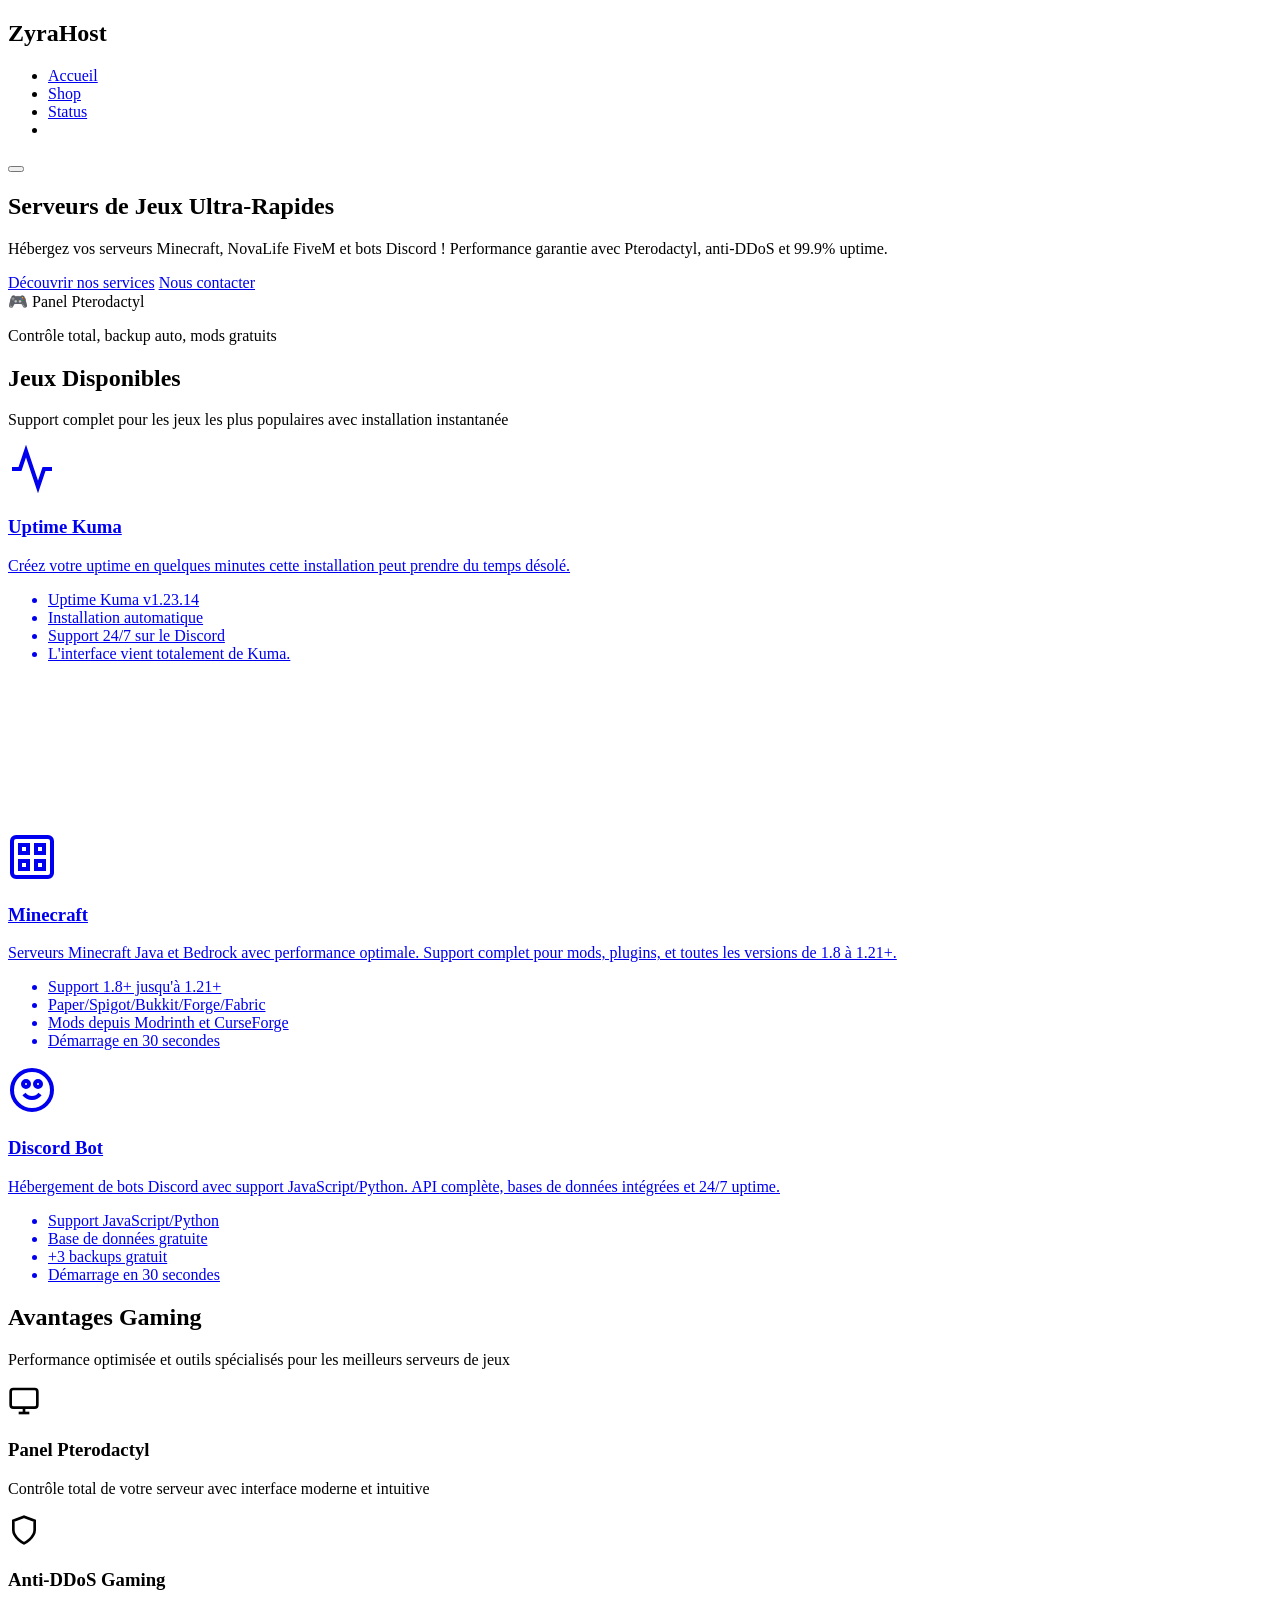
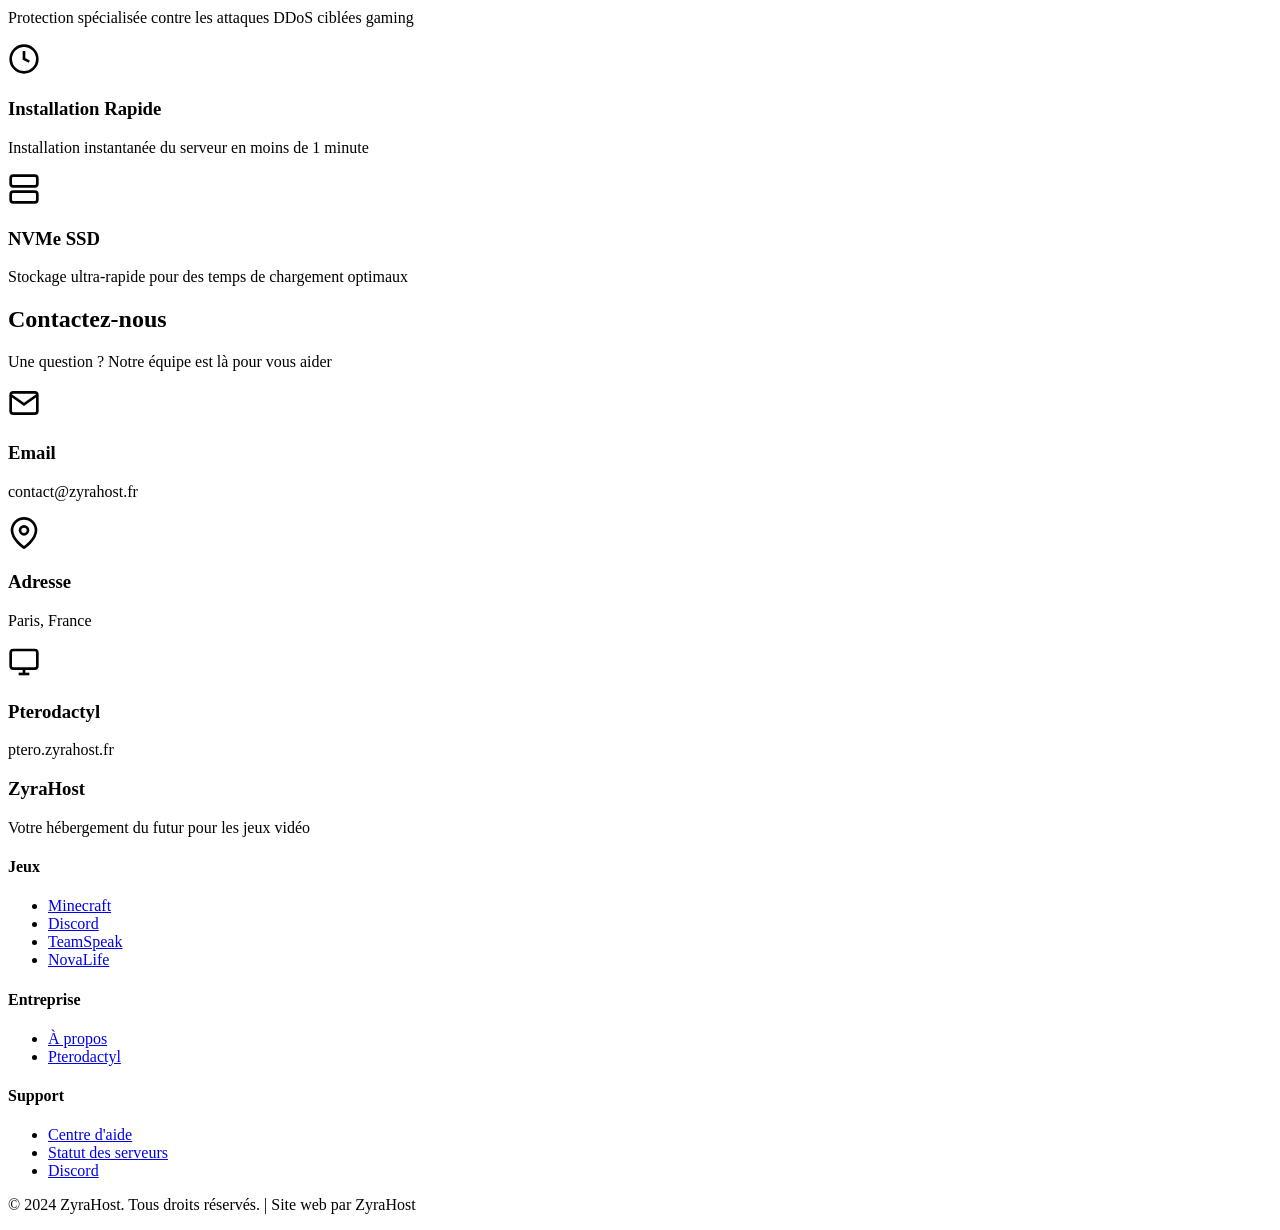
==== index.html @ b94f9afc "Create index.html" ====
<!DOCTYPE html>
<html lang="fr">
<head>
    <meta charset="UTF-8">
    <meta name="viewport" content="width=device-width, initial-scale=1.0">
    <title>ZyraHost - Hébergement de Serveurs de Jeux</title>
    <link rel="stylesheet" href="style.css">
    <link rel="preconnect" href="https://fonts.googleapis.com">
    <link rel="preconnect" href="https://fonts.gstatic.com" crossorigin>
    <link href="https://fonts.googleapis.com/css2?family=Inter:wght@300;400;500;600;700;800&display=swap" rel="stylesheet">
</head>
<body>
    <!-- Navigation -->
    <nav class="navbar">
        <div class="container">
            <div class="nav-content">
                <div class="logo">
                    <h1>ZyraHost</h1>
                </div>
                <ul class="nav-links">
                    <li><a href="#accueil">Accueil</a></li>
                    <li><a href="shop.html">Shop</a></li>
                    <li><a href="https://uptime.zyrahost.fr" target="_blank">Status</a></li>
                    <li class="auth-links" id="authLinks">
                        <!-- Will be populated by JavaScript -->
                    </li>
                </ul>
                <button class="mobile-menu-btn" onclick="toggleMenu()">
                    <span></span>
                    <span></span>
                    <span></span>
                </button>
            </div>
        </div>
    </nav>

    <!-- Hero Section -->
    <section id="accueil" class="hero pattern-animated">
        <div class="particles" id="particles"></div>
        <div class="container">
            <div class="hero-content">
                <h1 class="hero-title text-gradient-animated">Serveurs de Jeux Ultra-Rapides</h1>
                <p class="hero-subtitle">Hébergez vos serveurs Minecraft, NovaLife FiveM et bots Discord ! Performance garantie avec Pterodactyl, anti-DDoS et 99.9% uptime.</p>
                <div class="hero-cta">
                    <a href="#services" class="btn btn-primary ripple glow">Découvrir nos services</a>
                    <a href="#contact" class="btn btn-secondary ripple">Nous contacter</a>
                </div>
                <div class="hero-feature">
                    <div class="feature-badge neon-border">
                        <span class="badge-icon floating">🎮</span>
                        <span class="badge-text">Panel Pterodactyl</span>
                    </div>
                    <p>Contrôle total, backup auto, mods gratuits</p>
                </div>
            </div>
        </div>
    </section>

    <!-- Services Section -->
    <section id="services" class="services scroll-animate">
        <div class="container">
            <div class="section-header">
                <h2 class="text-gradient-animated">Jeux Disponibles</h2>
                <p>Support complet pour les jeux les plus populaires avec installation instantanée</p>
            </div>
            <div class="services-grid">
                <!-- Uptime Kuma -->
                <a href="shop-uptime.html" class="service-card spotlight stagger-1">
                    <div class="service-icon icon-bounce">
                        <svg width="48" height="48" viewBox="0 0 24 24" fill="none" stroke="currentColor" stroke-width="2">
                            <path d="M22 12h-4l-3 9L9 3l-3 9H2"/>
                        </svg>
                    </div>
                    <h3>Uptime Kuma</h3>
                    <p>Créez votre uptime en quelques minutes cette installation peut prendre du temps désolé.</p>
                    <ul class="service-features">
                        <li>Uptime Kuma v1.23.14</li>
                        <li>Installation automatique</li>
                        <li>Support 24/7 sur le Discord</li>
                        <li>L'interface vient totalement de Kuma.</li>
                    </ul>
                </a>

                <!-- Minecraft -->
                <a href="shop-minecraft.html" class="service-card featured minecraft-card glow-purple stagger-2">
                    <video class="video-background" autoplay muted loop playsinline>
                        <source src="https://storage.craftpick.fr/zyra/0515.mp4" type="video/mp4">
                    </video>
                    <div class="service-content">
                        <div class="service-icon icon-bounce">
                            <svg width="48" height="48" viewBox="0 0 24 24" fill="none" stroke="currentColor" stroke-width="2">
                                <rect x="2" y="2" width="20" height="20" rx="2"/>
                                <path d="M6 6h4v4H6z"/>
                                <path d="M14 6h4v4h-4z"/>
                                <path d="M6 14h4v4H6z"/>
                                <path d="M14 14h4v4h-4z"/>
                            </svg>
                        </div>
                        <h3>Minecraft</h3>
                        <p>Serveurs Minecraft Java et Bedrock avec performance optimale. Support complet pour mods, plugins, et toutes les versions de 1.8 à 1.21+.</p>
                        <ul class="service-features">
                            <li>Support 1.8+ jusqu'à 1.21+</li>
                            <li>Paper/Spigot/Bukkit/Forge/Fabric</li>
                            <li>Mods depuis Modrinth et CurseForge</li>
                            <li>Démarrage en 30 secondes</li>
                        </ul>
                    </div>
                </a>

                <!-- Discord Bot -->
                <a href="shop-discord.html" class="service-card spotlight stagger-3">
                    <div class="service-icon icon-bounce">
                        <svg width="48" height="48" viewBox="0 0 24 24" fill="none" stroke="currentColor" stroke-width="2">
                            <circle cx="12" cy="12" r="10"/>
                            <circle cx="9" cy="9" r="1.5"/>
                            <circle cx="15" cy="9" r="1.5"/>
                            <path d="M8 14s1.5 2 4 2 4-2 4-2"/>
                        </svg>
                    </div>
                    <h3>Discord Bot</h3>
                    <p>Hébergement de bots Discord avec support JavaScript/Python. API complète, bases de données intégrées et 24/7 uptime.</p>
                    <ul class="service-features">
                        <li>Support JavaScript/Python</li>
                        <li>Base de données gratuite</li>
                        <li>+3 backups gratuit</li>
                        <li>Démarrage en 30 secondes</li>
                    </ul>
                </a>
            </div>
        </div>
    </section>

    <!-- Gaming Advantages Section -->
    <section class="advantages scroll-animate">
        <div class="container">
            <div class="section-header">
                <h2 class="text-gradient-animated">Avantages Gaming</h2>
                <p>Performance optimisée et outils spécialisés pour les meilleurs serveurs de jeux</p>
            </div>
            <div class="advantages-grid">
                <div class="advantage-item spotlight stagger-1">
                    <div class="advantage-icon icon-bounce">
                        <svg width="32" height="32" viewBox="0 0 24 24" fill="none" stroke="currentColor" stroke-width="2">
                            <rect x="2" y="3" width="20" height="14" rx="2"/>
                            <line x1="8" y1="21" x2="16" y2="21"/>
                            <line x1="12" y1="17" x2="12" y2="21"/>
                        </svg>
                    </div>
                    <h3>Panel Pterodactyl</h3>
                    <p>Contrôle total de votre serveur avec interface moderne et intuitive</p>
                </div>
                <div class="advantage-item spotlight stagger-2">
                    <div class="advantage-icon icon-bounce">
                        <svg width="32" height="32" viewBox="0 0 24 24" fill="none" stroke="currentColor" stroke-width="2">
                            <path d="M12 22s8-4 8-10V5l-8-3-8 3v7c0 6 8 10 8 10z"/>
                        </svg>
                    </div>
                    <h3>Anti-DDoS Gaming</h3>
                    <p>Protection spécialisée contre les attaques DDoS ciblées gaming</p>
                </div>
                <div class="advantage-item spotlight stagger-3">
                    <div class="advantage-icon icon-bounce">
                        <svg width="32" height="32" viewBox="0 0 24 24" fill="none" stroke="currentColor" stroke-width="2">
                            <circle cx="12" cy="12" r="10"/>
                            <polyline points="12 6 12 12 16 14"/>
                        </svg>
                    </div>
                    <h3>Installation Rapide</h3>
                    <p>Installation instantanée du serveur en moins de 1 minute</p>
                </div>
                <div class="advantage-item spotlight stagger-4">
                    <div class="advantage-icon icon-bounce">
                        <svg width="32" height="32" viewBox="0 0 24 24" fill="none" stroke="currentColor" stroke-width="2">
                            <rect x="2" y="2" width="20" height="8" rx="2"/>
                            <rect x="2" y="14" width="20" height="8" rx="2"/>
                            <line x1="6" y1="6" x2="6.01" y2="6"/>
                            <line x1="6" y1="18" x2="6.01" y2="18"/>
                        </svg>
                    </div>
                    <h3>NVMe SSD</h3>
                    <p>Stockage ultra-rapide pour des temps de chargement optimaux</p>
                </div>
            </div>
        </div>
    </section>

    <!-- Contact Section -->
    <section id="contact" class="contact scroll-animate">
        <div class="container">
            <div class="section-header">
                <h2 class="text-gradient-animated">Contactez-nous</h2>
                <p>Une question ? Notre équipe est là pour vous aider</p>
            </div>
            <div class="contact-grid">
                <div class="contact-item">
                    <div class="contact-icon icon-bounce">
                        <svg width="32" height="32" viewBox="0 0 24 24" fill="none" stroke="currentColor" stroke-width="2">
                            <path d="M4 4h16c1.1 0 2 .9 2 2v12c0 1.1-.9 2-2 2H4c-1.1 0-2-.9-2-2V6c0-1.1.9-2 2-2z"/>
                            <polyline points="22,6 12,13 2,6"/>
                        </svg>
                    </div>
                    <h3>Email</h3>
                    <p>contact@zyrahost.fr</p>
                </div>
                <div class="contact-item">
                    <div class="contact-icon icon-bounce">
                        <svg width="32" height="32" viewBox="0 0 24 24" fill="none" stroke="currentColor" stroke-width="2">
                            <path d="M21 10c0 7-9 13-9 13s-9-6-9-13a9 9 0 0 1 18 0z"/>
                            <circle cx="12" cy="10" r="3"/>
                        </svg>
                    </div>
                    <h3>Adresse</h3>
                    <p>Paris, France</p>
                </div>
                <div class="contact-item">
                    <div class="contact-icon icon-bounce">
                        <svg width="32" height="32" viewBox="0 0 24 24" fill="none" stroke="currentColor" stroke-width="2">
                            <rect x="2" y="3" width="20" height="14" rx="2"/>
                            <line x1="8" y1="21" x2="16" y2="21"/>
                            <line x1="12" y1="17" x2="12" y2="21"/>
                        </svg>
                    </div>
                    <h3>Pterodactyl</h3>
                    <p>ptero.zyrahost.fr</p>
                </div>
            </div>
        </div>
    </section>

    <!-- Footer -->
    <footer class="footer">
        <div class="container">
            <div class="footer-content">
                <div class="footer-brand">
                    <h3>ZyraHost</h3>
                    <p>Votre hébergement du futur pour les jeux vidéo</p>
                </div>
                <div class="footer-links">
                    <div class="footer-column">
                        <h4>Jeux</h4>
                        <ul>
                            <li><a href="#services">Minecraft</a></li>
                            <li><a href="#services">Discord</a></li>
                            <li><a href="#services">TeamSpeak</a></li>
                            <li><a href="#services">NovaLife</a></li>
                        </ul>
                    </div>
                    <div class="footer-column">
                        <h4>Entreprise</h4>
                        <ul>
                            <li><a href="#apropos">À propos</a></li>
                            <li><a href="https://ptero.zyrahost.fr" target="_blank">Pterodactyl</a></li>
                        </ul>
                    </div>
                    <div class="footer-column">
                        <h4>Support</h4>
                        <ul>
                            <li><a href="https://discord.zyrahost.fr" target="_blank">Centre d'aide</a></li>
                            <li><a href="https://uptime.zyrahost.fr" target="_blank">Statut des serveurs</a></li>
                            <li><a href="https://discord.zyrahost.fr" target="_blank">Discord</a></li>
                        </ul>
                    </div>
                </div>
            </div>
            <div class="footer-bottom">
                <p>&copy; 2024 ZyraHost. Tous droits réservés. | Site web par ZyraHost</p>
            </div>
        </div>
    </footer>

    <script src="script.js"></script>
    <script src="auth.js"></script>
</body>
</html>
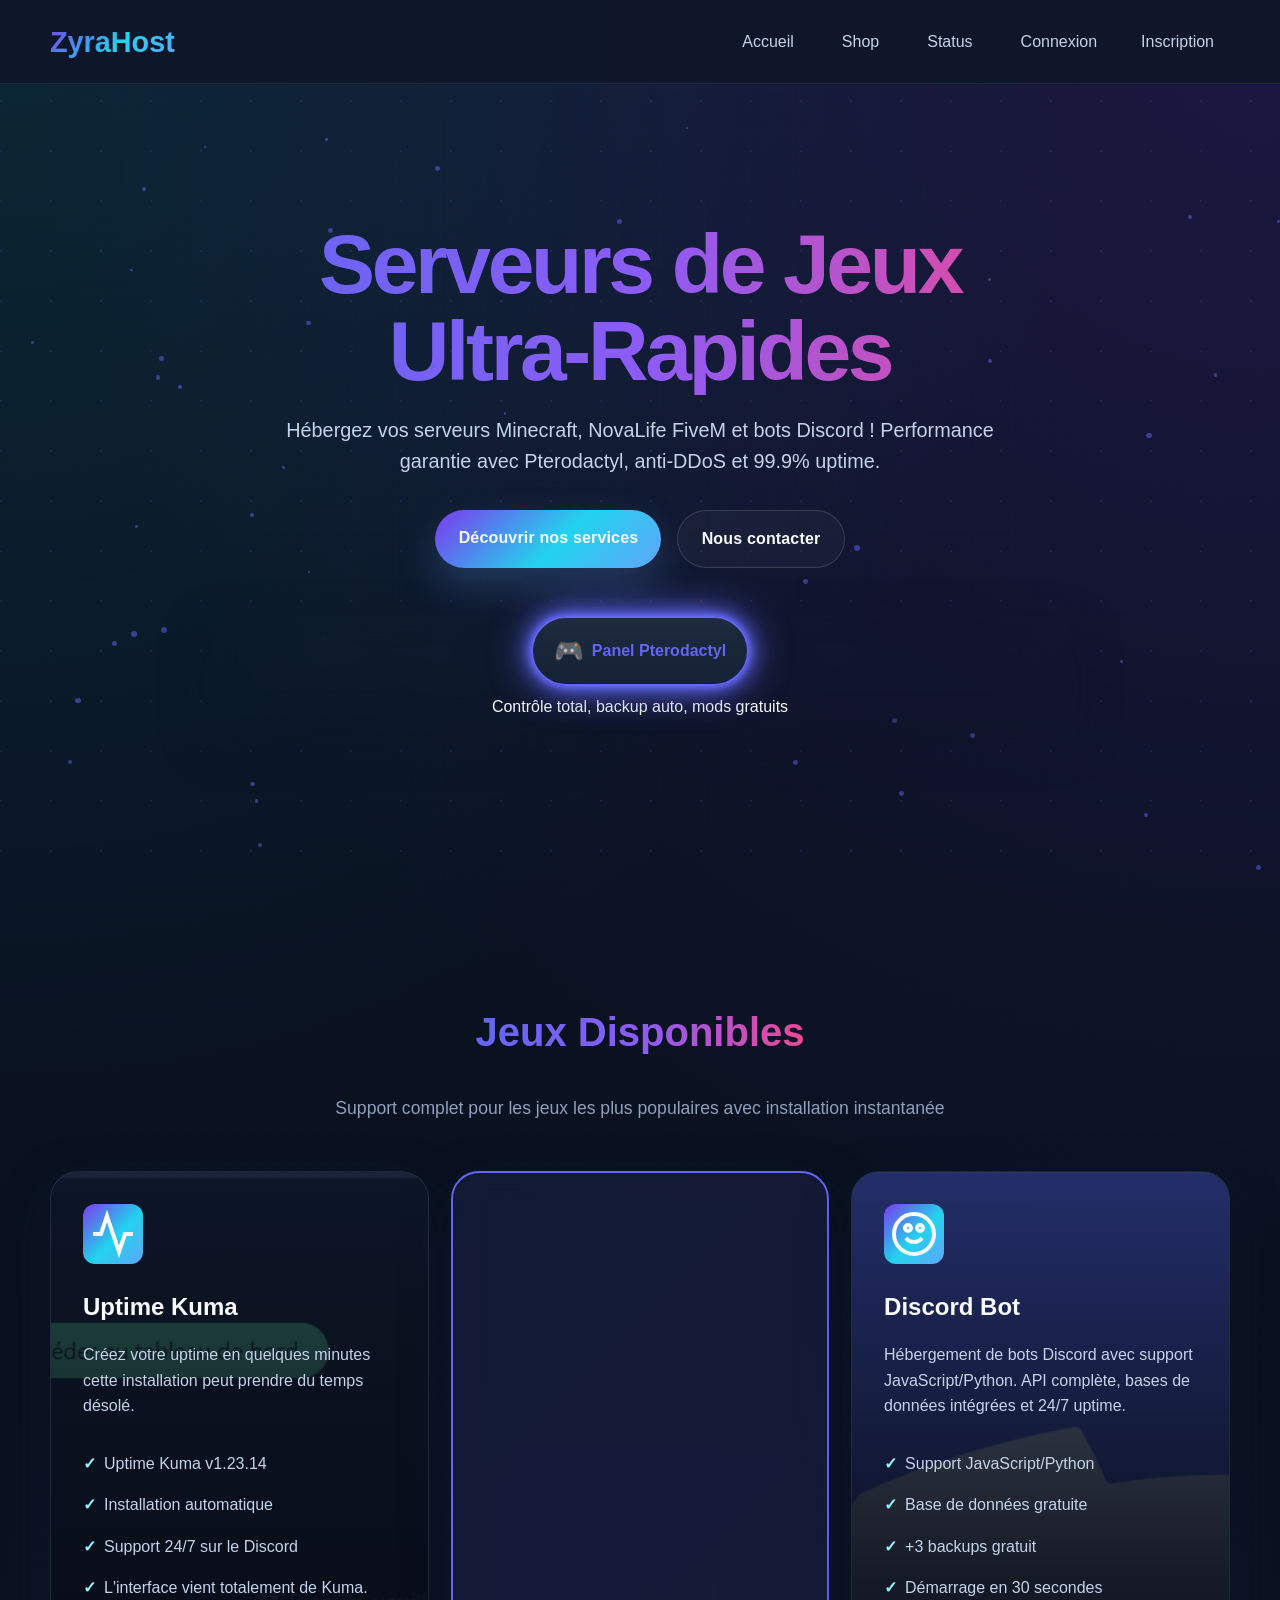
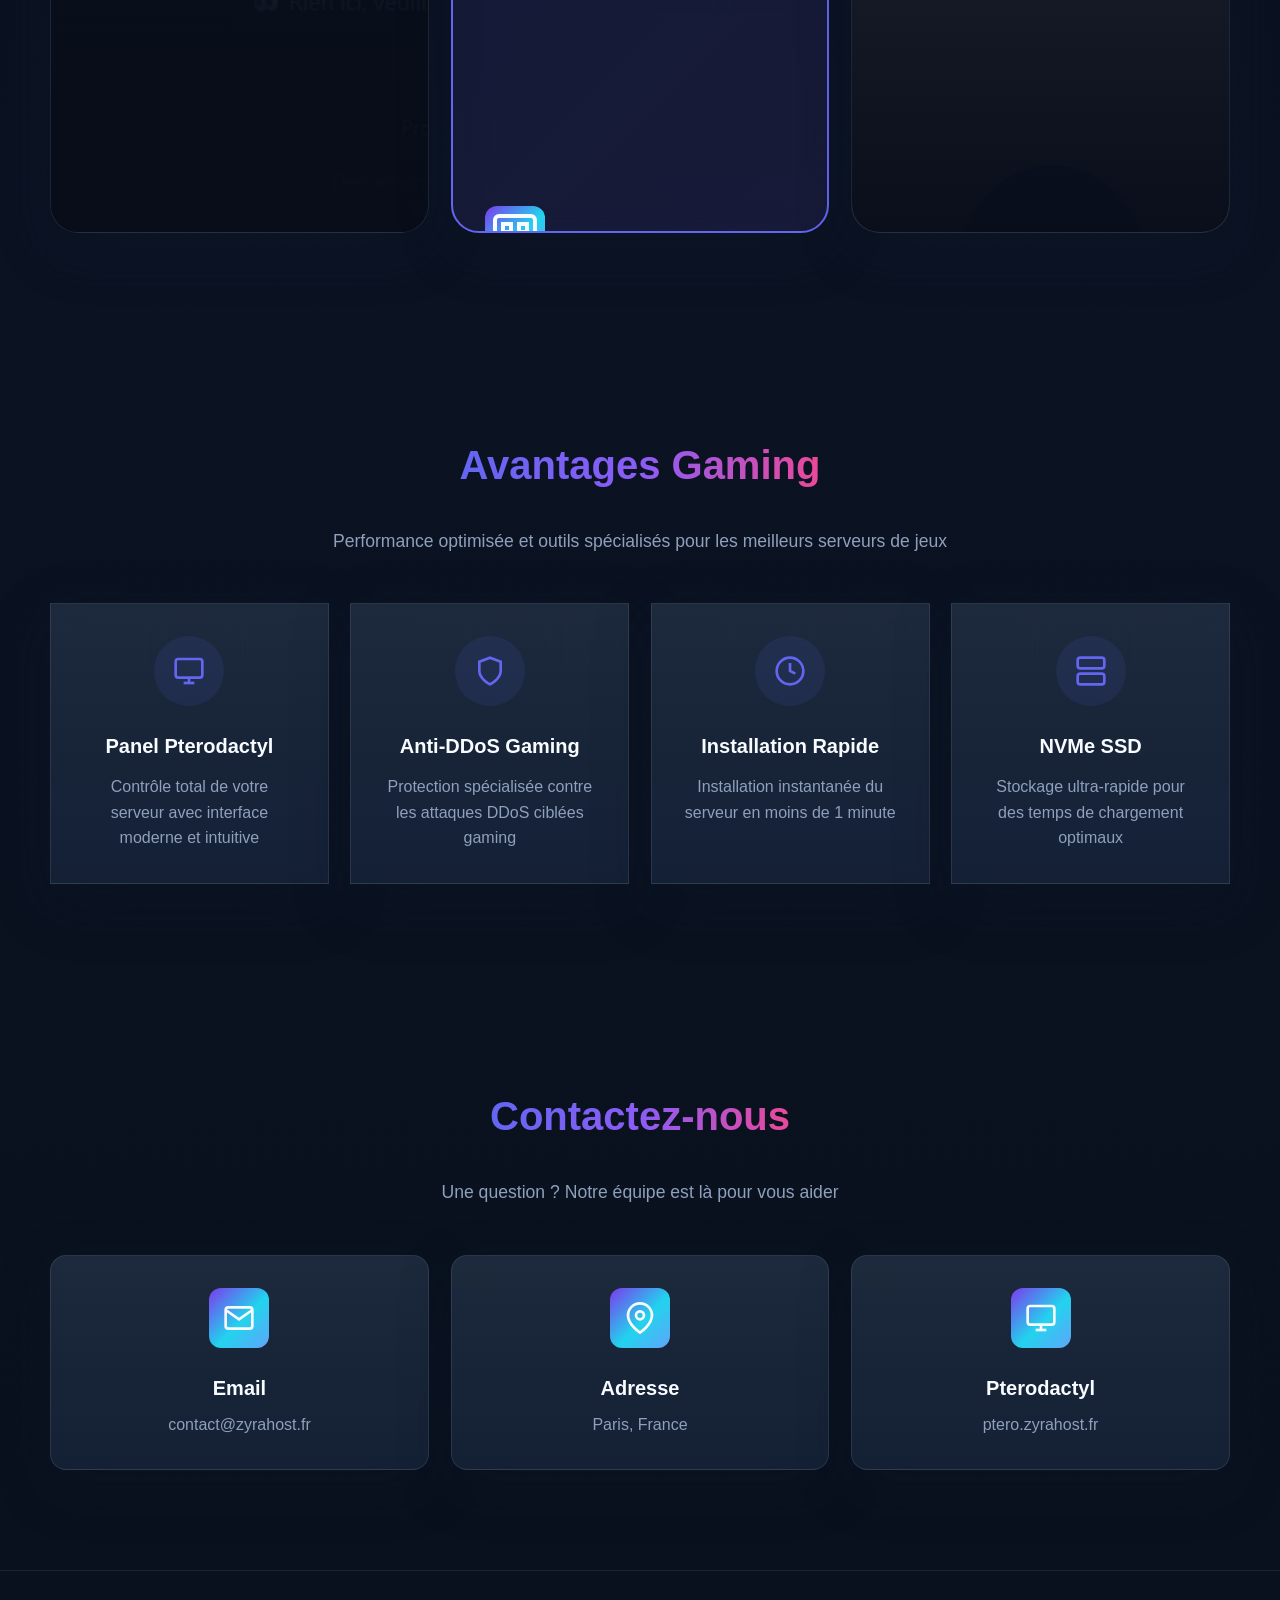
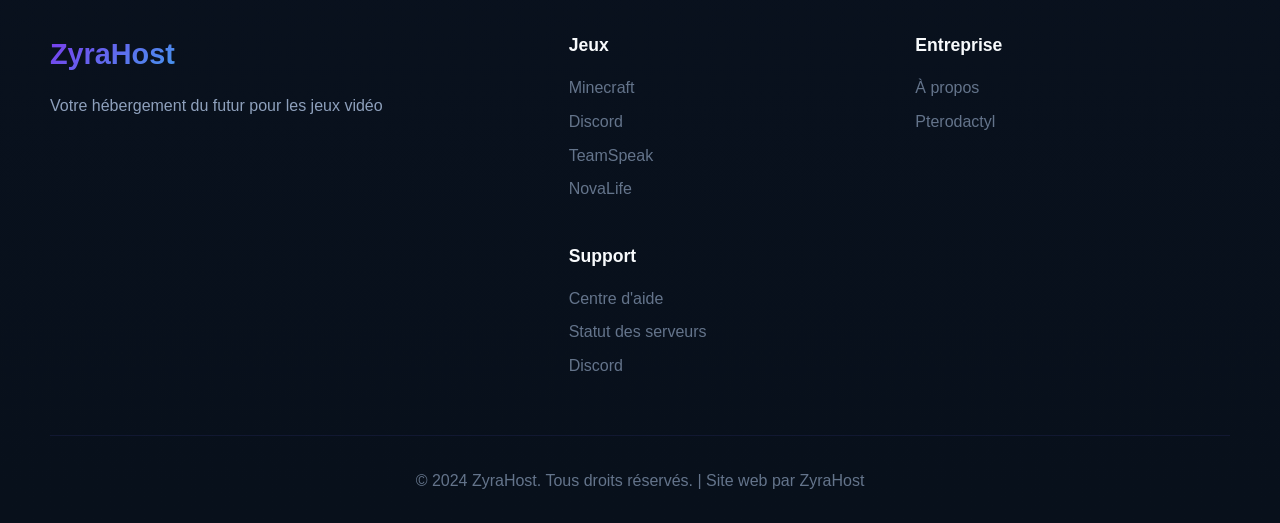
==== commit 7832aa19: "Add files via upload" ====
--- a/index.html
+++ b/index.html
@@ -84,7 +84,7 @@
                 <!-- Minecraft -->
                 <a href="shop-minecraft.html" class="service-card featured minecraft-card glow-purple stagger-2">
                     <video class="video-background" autoplay muted loop playsinline>
-                        <source src="https://storage.craftpick.fr/zyra/0515.mp4" type="video/mp4">
+                        <source src="https://louisoff84.github.io/ZyrawebV2/0515.mp4" type="video/mp4">
                     </video>
                     <div class="service-content">
                         <div class="service-icon icon-bounce">
--- a/style.css
+++ b/style.css
@@ -0,0 +1,3052 @@
+* {
+    margin: 0;
+    padding: 0;
+    box-sizing: border-box;
+}
+
+:root {
+    --primary: #6366f1;
+    --primary-dark: #4f46e5;
+    --secondary: #8b5cf6;
+    --dark: #0f172a;
+    --dark-lighter: #1e293b;
+    --light: #f8fafc;
+    --gray: #64748b;
+    --gradient: linear-gradient(135deg, #6366f1 0%, #8b5cf6 100%);
+    --gradient-2: linear-gradient(135deg, #8b5cf6 0%, #ec4899 100%);
+    --gradient-3: linear-gradient(135deg, #06b6d4 0%, #6366f1 100%);
+}
+
+body {
+    font-family: 'Inter', sans-serif;
+    background-color: var(--dark);
+    color: var(--light);
+    line-height: 1.6;
+}
+
+.container {
+    max-width: 1200px;
+    margin: 0 auto;
+    padding: 0 20px;
+}
+
+/* Navigation */
+.navbar {
+    background: rgba(15, 23, 42, 0.95);
+    backdrop-filter: blur(10px);
+    position: fixed;
+    top: 0;
+    left: 0;
+    right: 0;
+    z-index: 1000;
+    border-bottom: 1px solid rgba(99, 102, 241, 0.1);
+}
+
+.nav-content {
+    display: flex;
+    justify-content: space-between;
+    align-items: center;
+    padding: 1rem 0;
+}
+
+.logo h1 {
+    font-size: 1.8rem;
+    font-weight: 800;
+    background: var(--gradient);
+    -webkit-background-clip: text;
+    -webkit-text-fill-color: transparent;
+    background-clip: text;
+}
+
+.nav-links {
+    display: flex;
+    list-style: none;
+    gap: 2rem;
+}
+
+.auth-links {
+    display: flex;
+    gap: 1rem;
+    align-items: center;
+}
+
+.nav-links a {
+    color: var(--light);
+    text-decoration: none;
+    font-weight: 500;
+    transition: color 0.3s ease;
+}
+
+.nav-links a:hover {
+    color: var(--primary);
+}
+
+.mobile-menu-btn {
+    display: none;
+    flex-direction: column;
+    background: none;
+    border: none;
+    cursor: pointer;
+    gap: 5px;
+}
+
+.mobile-menu-btn span {
+    width: 25px;
+    height: 3px;
+    background: var(--light);
+    transition: 0.3s;
+}
+
+/* Hero Section */
+.hero {
+    padding: 160px 0 100px;
+    background: linear-gradient(180deg, var(--dark) 0%, var(--dark-lighter) 100%);
+    min-height: 100vh;
+    display: flex;
+    align-items: center;
+}
+
+.hero-content {
+    text-align: center;
+    max-width: 800px;
+    margin: 0 auto;
+}
+
+.hero-title {
+    font-size: 3.5rem;
+    font-weight: 800;
+    margin-bottom: 1.5rem;
+    line-height: 1.2;
+}
+
+.hero-title span {
+    background: var(--gradient);
+    -webkit-background-clip: text;
+    -webkit-text-fill-color: transparent;
+    background-clip: text;
+}
+
+.hero-subtitle {
+    font-size: 1.25rem;
+    color: var(--gray);
+    margin-bottom: 2rem;
+}
+
+.hero-cta {
+    display: flex;
+    gap: 1rem;
+    justify-content: center;
+    margin-bottom: 3rem;
+}
+
+.btn {
+    padding: 1rem 2rem;
+    border-radius: 8px;
+    font-weight: 600;
+    text-decoration: none;
+    transition: all 0.3s ease;
+    display: inline-block;
+}
+
+.btn-primary {
+    background: var(--gradient);
+    color: var(--light);
+    border: none;
+}
+
+.btn-primary:hover {
+    transform: translateY(-2px);
+    box-shadow: 0 10px 30px rgba(99, 102, 241, 0.3);
+}
+
+.btn-secondary {
+    background: transparent;
+    color: var(--light);
+    border: 2px solid var(--primary);
+}
+
+.btn-secondary:hover {
+    background: var(--primary);
+    transform: translateY(-2px);
+}
+
+.hero-feature {
+    display: flex;
+    flex-direction: column;
+    align-items: center;
+    gap: 0.5rem;
+}
+
+.feature-badge {
+    display: flex;
+    align-items: center;
+    gap: 0.5rem;
+    background: rgba(99, 102, 241, 0.1);
+    padding: 0.75rem 1.5rem;
+    border-radius: 50px;
+    border: 1px solid rgba(99, 102, 241, 0.2);
+}
+
+.badge-icon {
+    font-size: 1.5rem;
+}
+
+.badge-text {
+    font-weight: 600;
+    color: var(--primary);
+}
+
+/* Services Section */
+.services {
+    padding: 100px 0;
+    background: var(--dark-lighter);
+}
+
+.section-header {
+    text-align: center;
+    margin-bottom: 4rem;
+}
+
+.section-header h2 {
+    font-size: 2.5rem;
+    font-weight: 700;
+    margin-bottom: 1rem;
+}
+
+.section-header p {
+    color: var(--gray);
+    font-size: 1.1rem;
+}
+
+.services-grid {
+    display: grid;
+    grid-template-columns: repeat(auto-fit, minmax(300px, 1fr));
+    gap: 2rem;
+}
+
+.service-card {
+    background: var(--dark);
+    padding: 2rem;
+    border-radius: 16px;
+    border: 1px solid rgba(99, 102, 241, 0.1);
+    transition: all 0.3s ease;
+    text-decoration: none;
+    color: var(--light);
+    display: block;
+}
+
+.service-card:hover {
+    transform: translateY(-5px);
+    border-color: var(--primary);
+    box-shadow: 0 20px 40px rgba(99, 102, 241, 0.1);
+}
+
+.service-card.featured {
+    border: 2px solid var(--primary);
+    background: linear-gradient(135deg, rgba(99, 102, 241, 0.1) 0%, rgba(139, 92, 246, 0.1) 100%);
+}
+
+/* Minecraft Card with Video Background */
+.minecraft-card {
+    position: relative;
+    overflow: hidden;
+    background: var(--dark);
+}
+
+.video-background {
+    position: absolute;
+    top: 0;
+    left: 0;
+    width: 100%;
+    height: 100%;
+    object-fit: cover;
+    z-index: 0;
+    opacity: 0.4;
+}
+
+.minecraft-card .service-content {
+    position: relative;
+    z-index: 1;
+}
+
+.service-icon {
+    width: 60px;
+    height: 60px;
+    background: var(--gradient);
+    border-radius: 12px;
+    display: flex;
+    align-items: center;
+    justify-content: center;
+    margin-bottom: 1.5rem;
+}
+
+.service-icon svg {
+    color: var(--light);
+}
+
+.service-card h3 {
+    font-size: 1.5rem;
+    margin-bottom: 1rem;
+}
+
+.service-card p {
+    color: var(--gray);
+    margin-bottom: 1.5rem;
+}
+
+.service-features {
+    list-style: none;
+}
+
+.service-features li {
+    padding: 0.5rem 0;
+    color: var(--gray);
+    display: flex;
+    align-items: center;
+    gap: 0.5rem;
+}
+
+.service-features li::before {
+    content: "✓";
+    color: var(--primary);
+    font-weight: bold;
+}
+
+/* Advantages Section */
+.advantages {
+    padding: 100px 0;
+    background: var(--dark);
+}
+
+.advantages-grid {
+    display: grid;
+    grid-template-columns: repeat(auto-fit, minmax(250px, 1fr));
+    gap: 2rem;
+}
+
+.advantage-item {
+    text-align: center;
+    padding: 2rem;
+}
+
+.advantage-icon {
+    width: 70px;
+    height: 70px;
+    background: rgba(99, 102, 241, 0.1);
+    border-radius: 50%;
+    display: flex;
+    align-items: center;
+    justify-content: center;
+    margin: 0 auto 1.5rem;
+}
+
+.advantage-icon svg {
+    color: var(--primary);
+}
+
+.advantage-item h3 {
+    font-size: 1.25rem;
+    margin-bottom: 0.75rem;
+}
+
+.advantage-item p {
+    color: var(--gray);
+}
+
+/* Contact Section */
+.contact {
+    padding: 100px 0;
+    background: var(--dark-lighter);
+}
+
+.contact-grid {
+    display: grid;
+    grid-template-columns: repeat(auto-fit, minmax(250px, 1fr));
+    gap: 2rem;
+}
+
+.contact-item {
+    text-align: center;
+    padding: 2rem;
+    background: var(--dark);
+    border-radius: 16px;
+    border: 1px solid rgba(99, 102, 241, 0.1);
+    transition: all 0.3s ease;
+}
+
+.contact-item:hover {
+    transform: translateY(-5px);
+    border-color: var(--primary);
+}
+
+.contact-icon {
+    width: 60px;
+    height: 60px;
+    background: var(--gradient);
+    border-radius: 12px;
+    display: flex;
+    align-items: center;
+    justify-content: center;
+    margin: 0 auto 1.5rem;
+}
+
+.contact-icon svg {
+    color: var(--light);
+}
+
+.contact-item h3 {
+    font-size: 1.25rem;
+    margin-bottom: 0.5rem;
+}
+
+.contact-item p {
+    color: var(--gray);
+}
+
+/* Footer */
+.footer {
+    background: var(--dark);
+    padding: 60px 0 30px;
+    border-top: 1px solid rgba(99, 102, 241, 0.1);
+}
+
+.footer-content {
+    display: grid;
+    grid-template-columns: 1fr 2fr;
+    gap: 4rem;
+    margin-bottom: 3rem;
+}
+
+.footer-brand h3 {
+    font-size: 1.8rem;
+    font-weight: 800;
+    background: var(--gradient);
+    -webkit-background-clip: text;
+    -webkit-text-fill-color: transparent;
+    background-clip: text;
+    margin-bottom: 1rem;
+}
+
+.footer-brand p {
+    color: var(--gray);
+}
+
+.footer-links {
+    display: grid;
+    grid-template-columns: repeat(3, 1fr);
+    gap: 2rem;
+}
+
+.footer-column h4 {
+    font-size: 1.1rem;
+    margin-bottom: 1rem;
+    color: var(--light);
+}
+
+.footer-column ul {
+    list-style: none;
+}
+
+.footer-column ul li {
+    margin-bottom: 0.5rem;
+}
+
+.footer-column ul li a {
+    color: var(--gray);
+    text-decoration: none;
+    transition: color 0.3s ease;
+}
+
+.footer-column ul li a:hover {
+    color: var(--primary);
+}
+
+.footer-bottom {
+    text-align: center;
+    padding-top: 2rem;
+    border-top: 1px solid rgba(99, 102, 241, 0.1);
+    color: var(--gray);
+}
+
+/* Responsive Design */
+@media (max-width: 768px) {
+    .nav-links {
+        display: none;
+        position: absolute;
+        top: 100%;
+        left: 0;
+        right: 0;
+        background: var(--dark);
+        flex-direction: column;
+        padding: 1rem;
+        gap: 1rem;
+        border-bottom: 1px solid rgba(99, 102, 241, 0.1);
+    }
+
+    .nav-links.active {
+        display: flex;
+    }
+
+    .mobile-menu-btn {
+        display: flex;
+    }
+
+    .hero-title {
+        font-size: 2.5rem;
+    }
+
+    .hero-cta {
+        flex-direction: column;
+        align-items: center;
+    }
+
+    .services-grid,
+    .advantages-grid,
+    .contact-grid {
+        grid-template-columns: 1fr;
+    }
+
+    .footer-content {
+        grid-template-columns: 1fr;
+        gap: 2rem;
+    }
+
+    .footer-links {
+        grid-template-columns: 1fr;
+    }
+}
+
+@media (max-width: 480px) {
+    .hero-title {
+        font-size: 2rem;
+    }
+
+    .hero-subtitle {
+        font-size: 1rem;
+    }
+
+    .section-header h2 {
+        font-size: 2rem;
+    }
+}
+
+/* Shop Pages Styles */
+.shop-hero {
+    padding: 120px 0 60px;
+    background: linear-gradient(180deg, var(--dark) 0%, var(--dark-lighter) 100%);
+    text-align: center;
+}
+
+.shop-title {
+    font-size: 3rem;
+    font-weight: 800;
+    margin-bottom: 1rem;
+    background: var(--gradient);
+    -webkit-background-clip: text;
+    -webkit-text-fill-color: transparent;
+    background-clip: text;
+}
+
+.shop-subtitle {
+    font-size: 1.25rem;
+    color: var(--gray);
+}
+
+.shop-categories {
+    padding: 60px 0;
+    background: var(--dark-lighter);
+}
+
+.categories-grid {
+    display: grid;
+    grid-template-columns: repeat(auto-fit, minmax(300px, 1fr));
+    gap: 2rem;
+}
+
+.category-card {
+    display: block;
+    background: var(--dark);
+    border-radius: 20px;
+    overflow: hidden;
+    text-decoration: none;
+    color: var(--light);
+    transition: all 0.4s ease;
+    border: 2px solid transparent;
+    position: relative;
+}
+
+.category-card:hover {
+    transform: translateY(-10px);
+    border-color: var(--primary);
+    box-shadow: 0 20px 40px rgba(99, 102, 241, 0.3);
+}
+
+.category-video {
+    position: relative;
+    height: 200px;
+    overflow: hidden;
+}
+
+.category-video video {
+    width: 100%;
+    height: 100%;
+    object-fit: cover;
+}
+
+.category-overlay {
+    position: absolute;
+    top: 0;
+    left: 0;
+    right: 0;
+    bottom: 0;
+    background: linear-gradient(180deg, transparent 0%, var(--dark) 100%);
+}
+
+.category-content {
+    padding: 2rem;
+    position: relative;
+    z-index: 1;
+}
+
+.category-icon {
+    width: 70px;
+    height: 70px;
+    background: var(--gradient);
+    border-radius: 16px;
+    display: flex;
+    align-items: center;
+    justify-content: center;
+    margin-bottom: 1.5rem;
+}
+
+.category-icon svg {
+    color: var(--light);
+}
+
+.category-card h3 {
+    font-size: 1.75rem;
+    margin-bottom: 0.5rem;
+}
+
+.category-card p {
+    color: var(--gray);
+    margin-bottom: 1rem;
+}
+
+.category-price {
+    font-size: 1.5rem;
+    font-weight: 700;
+    color: var(--primary);
+    margin-bottom: 1rem;
+}
+
+.category-cta {
+    display: inline-flex;
+    align-items: center;
+    gap: 0.5rem;
+    color: var(--primary);
+    font-weight: 600;
+    transition: gap 0.3s ease;
+}
+
+.category-card:hover .category-cta {
+    gap: 1rem;
+}
+
+.discord-category,
+.uptime-category {
+    background: linear-gradient(135deg, rgba(99, 102, 241, 0.1) 0%, rgba(139, 92, 246, 0.1) 100%);
+}
+
+.shop-features {
+    padding: 80px 0;
+    background: var(--dark);
+}
+
+.features-grid {
+    display: grid;
+    grid-template-columns: repeat(auto-fit, minmax(250px, 1fr));
+    gap: 2rem;
+}
+
+.feature-item {
+    text-align: center;
+    padding: 2rem;
+    background: var(--dark-lighter);
+    border-radius: 16px;
+    transition: all 0.3s ease;
+}
+
+.feature-item:hover {
+    transform: translateY(-5px);
+    box-shadow: 0 10px 30px rgba(99, 102, 241, 0.2);
+}
+
+.feature-icon {
+    font-size: 3rem;
+    margin-bottom: 1rem;
+}
+
+.feature-item h3 {
+    font-size: 1.25rem;
+    margin-bottom: 0.5rem;
+}
+
+.feature-item p {
+    color: var(--gray);
+}
+
+/* Minecraft Shop Hero */
+.minecraft-shop-hero {
+    position: relative;
+    min-height: 60vh;
+    display: flex;
+    align-items: center;
+    overflow: hidden;
+}
+
+.hero-video {
+    position: absolute;
+    top: 0;
+    left: 0;
+    width: 100%;
+    height: 100%;
+    z-index: 0;
+}
+
+.hero-video video {
+    width: 100%;
+    height: 100%;
+    object-fit: cover;
+}
+
+.hero-overlay {
+    position: absolute;
+    top: 0;
+    left: 0;
+    width: 100%;
+    height: 100%;
+    background: linear-gradient(180deg, rgba(15, 23, 42, 0.8) 0%, var(--dark) 100%);
+    z-index: 1;
+}
+
+.minecraft-shop-hero .hero-content {
+    position: relative;
+    z-index: 2;
+    text-align: center;
+}
+
+.minecraft-features,
+.discord-features,
+.uptime-features {
+    padding: 80px 0;
+    background: var(--dark-lighter);
+}
+
+/* Pricing Plans */
+.pricing-plans {
+    padding: 80px 0;
+    background: var(--dark);
+}
+
+.plans-grid {
+    display: grid;
+    grid-template-columns: repeat(auto-fit, minmax(280px, 1fr));
+    gap: 2rem;
+}
+
+.plan-card {
+    background: var(--dark-lighter);
+    border-radius: 20px;
+    padding: 2.5rem;
+    border: 2px solid rgba(99, 102, 241, 0.1);
+    transition: all 0.3s ease;
+    position: relative;
+}
+
+.plan-card:hover {
+    transform: translateY(-10px);
+    border-color: var(--primary);
+    box-shadow: 0 20px 40px rgba(99, 102, 241, 0.2);
+}
+
+.plan-card.featured {
+    border-color: var(--primary);
+    background: linear-gradient(135deg, rgba(99, 102, 241, 0.15) 0%, rgba(139, 92, 246, 0.15) 100%);
+}
+
+.plan-badge {
+    position: absolute;
+    top: -15px;
+    left: 50%;
+    transform: translateX(-50%);
+    background: var(--gradient);
+    color: var(--light);
+    padding: 0.5rem 1.5rem;
+    border-radius: 50px;
+    font-weight: 600;
+    font-size: 0.875rem;
+}
+
+.plan-header {
+    text-align: center;
+    margin-bottom: 2rem;
+    padding-bottom: 2rem;
+    border-bottom: 1px solid rgba(99, 102, 241, 0.1);
+}
+
+.plan-header h3 {
+    font-size: 1.75rem;
+    margin-bottom: 1rem;
+}
+
+.plan-price {
+    display: flex;
+    align-items: baseline;
+    justify-content: center;
+    gap: 0.25rem;
+}
+
+.plan-price .price {
+    font-size: 3rem;
+    font-weight: 800;
+    color: var(--primary);
+}
+
+.plan-price .period {
+    color: var(--gray);
+}
+
+.plan-features ul {
+    list-style: none;
+    margin-bottom: 2rem;
+}
+
+.plan-features li {
+    padding: 0.75rem 0;
+    color: var(--gray);
+    display: flex;
+    align-items: center;
+    gap: 0.75rem;
+}
+
+.plan-features li::before {
+    content: "✓";
+    color: var(--primary);
+    font-weight: bold;
+    font-size: 1.25rem;
+}
+
+.plan-cta {
+    text-align: center;
+}
+
+.btn-outline {
+    background: transparent;
+    color: var(--light);
+    border: 2px solid var(--primary);
+    padding: 0.875rem 2rem;
+    border-radius: 8px;
+    font-weight: 600;
+    text-decoration: none;
+    display: inline-block;
+    transition: all 0.3s ease;
+}
+
+.btn-outline:hover {
+    background: var(--primary);
+    transform: translateY(-2px);
+}
+
+.btn-full {
+    width: 100%;
+}
+
+.btn-sm {
+    padding: 0.5rem 1rem;
+    font-size: 0.875rem;
+}
+
+/* Supported Versions/Languages */
+.supported-versions,
+.supported-languages {
+    padding: 60px 0;
+    background: var(--dark-lighter);
+}
+
+.versions-list,
+.languages-list {
+    display: flex;
+    flex-wrap: wrap;
+    gap: 1rem;
+    justify-content: center;
+}
+
+.version-item,
+.language-item {
+    background: var(--dark);
+    padding: 1rem 2rem;
+    border-radius: 50px;
+    border: 2px solid rgba(99, 102, 241, 0.1);
+    font-weight: 600;
+    transition: all 0.3s ease;
+}
+
+.version-item:hover,
+.language-item:hover {
+    border-color: var(--primary);
+    transform: translateY(-3px);
+    box-shadow: 0 10px 20px rgba(99, 102, 241, 0.2);
+}
+
+/* Auth Pages */
+.auth-page {
+    background: var(--dark);
+    min-height: 100vh;
+}
+
+.auth-container {
+    min-height: calc(100vh - 80px);
+    display: flex;
+    align-items: center;
+    justify-content: center;
+    padding: 2rem;
+}
+
+.auth-box {
+    background: var(--dark-lighter);
+    border-radius: 20px;
+    padding: 3rem;
+    max-width: 450px;
+    width: 100%;
+    border: 1px solid rgba(99, 102, 241, 0.1);
+    box-shadow: 0 20px 40px rgba(99, 102, 241, 0.1);
+}
+
+.auth-header {
+    text-align: center;
+    margin-bottom: 2rem;
+}
+
+.auth-header h1 {
+    font-size: 2rem;
+    margin-bottom: 0.5rem;
+}
+
+.auth-header p {
+    color: var(--gray);
+}
+
+.alert {
+    padding: 1rem;
+    border-radius: 8px;
+    margin-bottom: 1.5rem;
+}
+
+.alert-error {
+    background: rgba(239, 68, 68, 0.1);
+    border: 1px solid rgba(239, 68, 68, 0.3);
+    color: #fca5a5;
+}
+
+.alert-success {
+    background: rgba(34, 197, 94, 0.1);
+    border: 1px solid rgba(34, 197, 94, 0.3);
+    color: #86efac;
+}
+
+.auth-form {
+    margin-bottom: 1.5rem;
+}
+
+.form-group {
+    margin-bottom: 1.5rem;
+}
+
+.form-group label {
+    display: block;
+    margin-bottom: 0.5rem;
+    font-weight: 500;
+}
+
+.form-group input {
+    width: 100%;
+    padding: 0.875rem 1rem;
+    background: var(--dark);
+    border: 2px solid rgba(99, 102, 241, 0.1);
+    border-radius: 8px;
+    color: var(--light);
+    font-size: 1rem;
+    transition: all 0.3s ease;
+}
+
+.form-group input:focus {
+    outline: none;
+    border-color: var(--primary);
+    box-shadow: 0 0 0 3px rgba(99, 102, 241, 0.1);
+}
+
+.form-options {
+    display: flex;
+    justify-content: space-between;
+    align-items: center;
+    margin-bottom: 1.5rem;
+    font-size: 0.875rem;
+}
+
+.checkbox-label {
+    display: flex;
+    align-items: center;
+    gap: 0.5rem;
+    cursor: pointer;
+}
+
+.checkbox-label input[type="checkbox"] {
+    width: auto;
+}
+
+.forgot-password,
+.link {
+    color: var(--primary);
+    text-decoration: none;
+}
+
+.forgot-password:hover,
+.link:hover {
+    text-decoration: underline;
+}
+
+.auth-footer {
+    text-align: center;
+    margin-bottom: 1.5rem;
+    color: var(--gray);
+}
+
+.auth-footer a {
+    color: var(--primary);
+    text-decoration: none;
+    font-weight: 600;
+}
+
+.auth-footer a:hover {
+    text-decoration: underline;
+}
+
+.auth-divider {
+    text-align: center;
+    margin: 1.5rem 0;
+    position: relative;
+}
+
+.auth-divider::before {
+    content: '';
+    position: absolute;
+    top: 50%;
+    left: 0;
+    right: 0;
+    height: 1px;
+    background: rgba(99, 102, 241, 0.1);
+}
+
+.auth-divider span {
+    background: var(--dark-lighter);
+    padding: 0 1rem;
+    color: var(--gray);
+    font-size: 0.875rem;
+    position: relative;
+}
+
+.social-login {
+    display: grid;
+    grid-template-columns: 1fr 1fr;
+    gap: 1rem;
+}
+
+.btn-social {
+    display: flex;
+    align-items: center;
+    justify-content: center;
+    gap: 0.5rem;
+    padding: 0.875rem 1rem;
+    border-radius: 8px;
+    font-weight: 600;
+    text-decoration: none;
+    transition: all 0.3s ease;
+    border: none;
+    cursor: pointer;
+}
+
+.btn-discord {
+    background: #5865F2;
+    color: var(--light);
+}
+
+.btn-discord:hover {
+    background: #4752c4;
+    transform: translateY(-2px);
+}
+
+.btn-google {
+    background: #fff;
+    color: #333;
+}
+
+.btn-google:hover {
+    background: #f1f1f1;
+    transform: translateY(-2px);
+}
+
+/* Dashboard Styles */
+.dashboard-page {
+    background: var(--dark);
+}
+
+.dashboard-layout {
+    display: grid;
+    grid-template-columns: 280px 1fr;
+    min-height: 100vh;
+}
+
+.dashboard-sidebar {
+    background: var(--dark-lighter);
+    border-right: 1px solid rgba(99, 102, 241, 0.1);
+    padding: 2rem;
+    display: flex;
+    flex-direction: column;
+    position: sticky;
+    top: 0;
+    height: 100vh;
+}
+
+.sidebar-header h1 {
+    font-size: 1.5rem;
+    font-weight: 800;
+    background: var(--gradient);
+    -webkit-background-clip: text;
+    -webkit-text-fill-color: transparent;
+    background-clip: text;
+    margin-bottom: 2rem;
+}
+
+.sidebar-nav ul {
+    list-style: none;
+    flex: 1;
+}
+
+.sidebar-nav li {
+    margin-bottom: 0.5rem;
+}
+
+.sidebar-nav a {
+    display: flex;
+    align-items: center;
+    gap: 0.75rem;
+    padding: 0.875rem 1rem;
+    color: var(--gray);
+    text-decoration: none;
+    border-radius: 8px;
+    transition: all 0.3s ease;
+}
+
+.sidebar-nav a:hover,
+.sidebar-nav a.active {
+    background: rgba(99, 102, 241, 0.1);
+    color: var(--primary);
+}
+
+.sidebar-nav a svg {
+    flex-shrink: 0;
+}
+
+.sidebar-footer {
+    display: flex;
+    flex-direction: column;
+    gap: 0.75rem;
+}
+
+.dashboard-main {
+    padding: 2rem;
+}
+
+.dashboard-header {
+    display: flex;
+    justify-content: space-between;
+    align-items: center;
+    margin-bottom: 2rem;
+    padding-bottom: 2rem;
+    border-bottom: 1px solid rgba(99, 102, 241, 0.1);
+}
+
+.header-left h2 {
+    font-size: 2rem;
+    margin-bottom: 0.5rem;
+}
+
+.header-left p {
+    color: var(--gray);
+}
+
+.user-menu {
+    display: flex;
+    align-items: center;
+    gap: 1rem;
+}
+
+.user-avatar {
+    width: 50px;
+    height: 50px;
+    background: var(--gradient);
+    border-radius: 50%;
+    display: flex;
+    align-items: center;
+    justify-content: center;
+    font-weight: 700;
+    font-size: 1.25rem;
+}
+
+.user-info {
+    text-align: right;
+}
+
+.user-name {
+    display: block;
+    font-weight: 600;
+}
+
+.user-email {
+    display: block;
+    color: var(--gray);
+    font-size: 0.875rem;
+}
+
+.dashboard-stats {
+    display: grid;
+    grid-template-columns: repeat(auto-fit, minmax(250px, 1fr));
+    gap: 1.5rem;
+    margin-bottom: 2rem;
+}
+
+.stat-card {
+    background: var(--dark-lighter);
+    border-radius: 16px;
+    padding: 1.5rem;
+    display: flex;
+    align-items: center;
+    gap: 1.5rem;
+    border: 1px solid rgba(99, 102, 241, 0.1);
+    transition: all 0.3s ease;
+}
+
+.stat-card:hover {
+    transform: translateY(-5px);
+    border-color: var(--primary);
+    box-shadow: 0 10px 30px rgba(99, 102, 241, 0.2);
+}
+
+.stat-icon {
+    width: 60px;
+    height: 60px;
+    border-radius: 12px;
+    display: flex;
+    align-items: center;
+    justify-content: center;
+}
+
+.stat-blue {
+    background: rgba(59, 130, 246, 0.1);
+}
+
+.stat-blue svg {
+    color: #3b82f6;
+}
+
+.stat-green {
+    background: rgba(34, 197, 94, 0.1);
+}
+
+.stat-green svg {
+    color: #22c55e;
+}
+
+.stat-purple {
+    background: rgba(168, 85, 247, 0.1);
+}
+
+.stat-purple svg {
+    color: #a855f7;
+}
+
+.stat-orange {
+    background: rgba(249, 115, 22, 0.1);
+}
+
+.stat-orange svg {
+    color: #f97316;
+}
+
+.stat-content h3 {
+    font-size: 2rem;
+    font-weight: 800;
+    margin-bottom: 0.25rem;
+}
+
+.stat-content p {
+    color: var(--gray);
+    font-size: 0.875rem;
+}
+
+.quick-actions {
+    margin-bottom: 2rem;
+}
+
+.quick-actions h3 {
+    margin-bottom: 1rem;
+}
+
+.actions-grid {
+    display: grid;
+    grid-template-columns: repeat(auto-fit, minmax(200px, 1fr));
+    gap: 1rem;
+}
+
+.action-card {
+    background: var(--dark-lighter);
+    border-radius: 12px;
+    padding: 1.5rem;
+    text-decoration: none;
+    color: var(--light);
+    display: flex;
+    flex-direction: column;
+    align-items: center;
+    gap: 1rem;
+    border: 1px solid rgba(99, 102, 241, 0.1);
+    transition: all 0.3s ease;
+}
+
+.action-card:hover {
+    transform: translateY(-5px);
+    border-color: var(--primary);
+    box-shadow: 0 10px 30px rgba(99, 102, 241, 0.2);
+}
+
+.action-icon {
+    width: 50px;
+    height: 50px;
+    background: var(--gradient);
+    border-radius: 12px;
+    display: flex;
+    align-items: center;
+    justify-content: center;
+}
+
+.action-icon svg {
+    color: var(--light);
+}
+
+.dashboard-section {
+    background: var(--dark-lighter);
+    border-radius: 16px;
+    padding: 2rem;
+    margin-bottom: 2rem;
+    border: 1px solid rgba(99, 102, 241, 0.1);
+}
+
+.section-header {
+    display: flex;
+    justify-content: space-between;
+    align-items: center;
+    margin-bottom: 1.5rem;
+}
+
+.section-header h3 {
+    font-size: 1.5rem;
+}
+
+.empty-state {
+    text-align: center;
+    padding: 3rem;
+}
+
+.empty-state svg {
+    color: var(--gray);
+    margin-bottom: 1.5rem;
+}
+
+.empty-state h4 {
+    font-size: 1.25rem;
+    margin-bottom: 0.5rem;
+}
+
+.empty-state p {
+    color: var(--gray);
+    margin-bottom: 1.5rem;
+}
+
+.servers-list,
+.tickets-list,
+.invoices-list {
+    display: flex;
+    flex-direction: column;
+    gap: 1rem;
+}
+
+.server-card,
+.ticket-card,
+.invoice-card {
+    background: var(--dark);
+    border-radius: 12px;
+    padding: 1.5rem;
+    display: flex;
+    align-items: center;
+    gap: 1.5rem;
+    border: 1px solid rgba(99, 102, 241, 0.1);
+    transition: all 0.3s ease;
+}
+
+.server-card:hover,
+.ticket-card:hover,
+.invoice-card:hover {
+    border-color: var(--primary);
+    transform: translateX(5px);
+}
+
+.server-info,
+.ticket-info,
+.invoice-info {
+    flex: 1;
+}
+
+.server-icon {
+    width: 50px;
+    height: 50px;
+    background: var(--gradient);
+    border-radius: 12px;
+    display: flex;
+    align-items: center;
+    justify-content: center;
+    margin-right: 1rem;
+}
+
+.server-icon svg {
+    color: var(--light);
+}
+
+.server-details h4,
+.ticket-info h4,
+.invoice-info h4 {
+    font-size: 1.125rem;
+    margin-bottom: 0.25rem;
+}
+
+.server-type,
+.ticket-date,
+.invoice-date {
+    color: var(--gray);
+    font-size: 0.875rem;
+}
+
+.status-badge {
+    padding: 0.5rem 1rem;
+    border-radius: 50px;
+    font-size: 0.875rem;
+    font-weight: 600;
+}
+
+.status-active {
+    background: rgba(34, 197, 94, 0.1);
+    color: #22c55e;
+}
+
+.status-suspended {
+    background: rgba(249, 115, 22, 0.1);
+    color: #f97316;
+}
+
+.status-terminated,
+.status-closed {
+    background: rgba(239, 68, 68, 0.1);
+    color: #ef4444;
+}
+
+.status-open {
+    background: rgba(34, 197, 94, 0.1);
+    color: #22c55e;
+}
+
+.status-in_progress {
+    background: rgba(59, 130, 246, 0.1);
+    color: #3b82f6;
+}
+
+.status-resolved,
+.status-paid {
+    background: rgba(168, 85, 247, 0.1);
+    color: #a855f7;
+}
+
+.status-pending {
+    background: rgba(249, 115, 22, 0.1);
+    color: #f97316;
+}
+
+.priority-badge {
+    padding: 0.5rem 1rem;
+    border-radius: 50px;
+    font-size: 0.875rem;
+    font-weight: 600;
+}
+
+.priority-low {
+    background: rgba(34, 197, 94, 0.1);
+    color: #22c55e;
+}
+
+.priority-normal {
+    background: rgba(59, 130, 246, 0.1);
+    color: #3b82f6;
+}
+
+.priority-high {
+    background: rgba(249, 115, 22, 0.1);
+    color: #f97316;
+}
+
+.priority-urgent {
+    background: rgba(239, 68, 68, 0.1);
+    color: #ef4444;
+}
+
+.invoice-amount {
+    text-align: right;
+}
+
+.amount {
+    font-size: 1.5rem;
+    font-weight: 700;
+    color: var(--primary);
+}
+
+.server-actions,
+.invoice-actions {
+    display: flex;
+    gap: 0.5rem;
+}
+
+.settings-card {
+    display: flex;
+    flex-direction: column;
+    gap: 1rem;
+}
+
+.setting-item {
+    display: flex;
+    justify-content: space-between;
+    align-items: center;
+    padding: 1.5rem;
+    background: var(--dark);
+    border-radius: 12px;
+    border: 1px solid rgba(99, 102, 241, 0.1);
+}
+
+.setting-info h4 {
+    font-size: 1.125rem;
+    margin-bottom: 0.25rem;
+}
+
+.setting-info p {
+    color: var(--gray);
+}
+
+/* Responsive Dashboard */
+@media (max-width: 1024px) {
+    .dashboard-layout {
+        grid-template-columns: 1fr;
+    }
+
+    .dashboard-sidebar {
+        position: fixed;
+        left: -280px;
+        z-index: 1000;
+        transition: left 0.3s ease;
+    }
+
+    .dashboard-sidebar.active {
+        left: 0;
+    }
+
+    .dashboard-main {
+        padding: 1rem;
+    }
+
+    .dashboard-stats {
+        grid-template-columns: repeat(2, 1fr);
+    }
+}
+
+@media (max-width: 768px) {
+    .dashboard-stats {
+        grid-template-columns: 1fr;
+    }
+
+    .dashboard-header {
+        flex-direction: column;
+        align-items: flex-start;
+        gap: 1rem;
+    }
+
+    .user-menu {
+        width: 100%;
+        justify-content: space-between;
+    }
+
+    .server-card,
+    .ticket-card,
+    .invoice-card {
+        flex-direction: column;
+        align-items: flex-start;
+    }
+
+    .server-status,
+    .ticket-status,
+    .ticket-priority,
+    .invoice-status,
+    .invoice-amount {
+        width: 100%;
+        text-align: left;
+    }
+
+    .setting-item {
+        flex-direction: column;
+        align-items: flex-start;
+        gap: 1rem;
+    }
+}
+
+@media (max-width: 480px) {
+    .auth-box {
+        padding: 2rem;
+    }
+
+    .social-login {
+        grid-template-columns: 1fr;
+    }
+
+    .plans-grid {
+        grid-template-columns: 1fr;
+    }
+}
+
+/* ============================================
+   ADVANCED ANIMATIONS AND EFFECTS
+   ============================================ */
+
+/* Floating Animation */
+@keyframes float {
+    0%, 100% {
+        transform: translateY(0px);
+    }
+    50% {
+        transform: translateY(-20px);
+    }
+}
+
+.floating {
+    animation: float 6s ease-in-out infinite;
+}
+
+.floating-delay-1 {
+    animation: float 6s ease-in-out infinite;
+    animation-delay: 1s;
+}
+
+/* ============================================
+   2026 VISUAL REFRESH
+   ============================================ */
+
+:root {
+    --bg: #07111f;
+    --bg-elevated: rgba(13, 24, 43, 0.82);
+    --surface: rgba(17, 30, 52, 0.9);
+    --surface-2: rgba(12, 22, 39, 0.92);
+    --surface-3: rgba(22, 38, 67, 0.9);
+    --line: rgba(148, 163, 184, 0.16);
+    --text-main: #f8fbff;
+    --text-soft: #c5d3ea;
+    --text-muted: #8ea0bc;
+    --accent: #7c3aed;
+    --accent-2: #22d3ee;
+    --accent-3: #60a5fa;
+    --success: #34d399;
+    --warning: #f59e0b;
+    --danger: #f87171;
+    --shadow-xl: 0 30px 80px rgba(2, 8, 23, 0.45);
+    --shadow-lg: 0 18px 50px rgba(15, 23, 42, 0.34);
+    --glass: linear-gradient(180deg, rgba(255, 255, 255, 0.06), rgba(255, 255, 255, 0.02));
+    --gradient: linear-gradient(135deg, #7c3aed 0%, #22d3ee 55%, #60a5fa 100%);
+}
+
+html {
+    scroll-behavior: smooth;
+}
+
+body {
+    background:
+        radial-gradient(circle at top left, rgba(34, 211, 238, 0.12), transparent 28%),
+        radial-gradient(circle at top right, rgba(124, 58, 237, 0.18), transparent 32%),
+        linear-gradient(180deg, #08101d 0%, #0b1323 52%, #08101b 100%);
+    color: var(--text-main);
+}
+
+body::before {
+    content: "";
+    position: fixed;
+    inset: 0;
+    pointer-events: none;
+    background-image:
+        linear-gradient(rgba(255, 255, 255, 0.018) 1px, transparent 1px),
+        linear-gradient(90deg, rgba(255, 255, 255, 0.018) 1px, transparent 1px);
+    background-size: 44px 44px;
+    mask-image: radial-gradient(circle at center, black 45%, transparent 95%);
+    opacity: 0.45;
+}
+
+.container {
+    width: min(1180px, calc(100% - 2rem));
+    padding: 0;
+}
+
+.navbar {
+    background: rgba(6, 12, 24, 0.72);
+    border-bottom: 1px solid rgba(255, 255, 255, 0.08);
+    box-shadow: 0 10px 40px rgba(2, 6, 23, 0.28);
+    backdrop-filter: blur(18px);
+}
+
+.nav-content {
+    min-height: 82px;
+}
+
+.logo h1,
+.logo h1 a,
+.sidebar-header h1,
+.sidebar-header h1 a,
+.footer-brand h3 {
+    background: var(--gradient);
+    -webkit-background-clip: text;
+    -webkit-text-fill-color: transparent;
+    background-clip: text;
+    color: transparent;
+    text-decoration: none;
+}
+
+.nav-links {
+    align-items: center;
+    gap: 1rem;
+}
+
+.nav-links li {
+    list-style: none;
+}
+
+.nav-links a {
+    color: var(--text-soft);
+    padding: 0.8rem 1rem;
+    border-radius: 999px;
+    transition: transform 0.25s ease, color 0.25s ease, background 0.25s ease, box-shadow 0.25s ease;
+}
+
+.nav-links a:hover,
+.nav-links a.active {
+    color: var(--text-main);
+    background: rgba(255, 255, 255, 0.06);
+    box-shadow: inset 0 0 0 1px rgba(255, 255, 255, 0.08);
+}
+
+.auth-links {
+    display: flex;
+    align-items: center;
+    gap: 0.75rem;
+}
+
+.mobile-menu-btn {
+    width: 48px;
+    height: 48px;
+    align-items: center;
+    justify-content: center;
+    gap: 4px;
+    border-radius: 14px;
+    border: 1px solid rgba(255, 255, 255, 0.1);
+    background: rgba(255, 255, 255, 0.04);
+}
+
+.mobile-menu-btn span {
+    width: 20px;
+    border-radius: 999px;
+}
+
+.hero,
+.shop-hero,
+.minecraft-shop-hero,
+.discord-shop-hero,
+.uptime-shop-hero {
+    position: relative;
+    isolation: isolate;
+}
+
+.hero {
+    min-height: 100vh;
+    padding: 150px 0 110px;
+    background:
+        radial-gradient(circle at 50% 10%, rgba(34, 211, 238, 0.18), transparent 24%),
+        radial-gradient(circle at 80% 0%, rgba(124, 58, 237, 0.2), transparent 28%),
+        linear-gradient(180deg, rgba(5, 10, 19, 0.88), rgba(8, 16, 30, 0.94));
+}
+
+.hero-content,
+.shop-hero-content {
+    max-width: 860px;
+    margin: 0 auto;
+    text-align: center;
+}
+
+.hero-title,
+.shop-title {
+    font-size: clamp(2.9rem, 7vw, 5.25rem);
+    line-height: 1.04;
+    letter-spacing: -0.04em;
+    margin-bottom: 1.2rem;
+}
+
+.text-gradient-animated,
+.shop-title {
+    background: linear-gradient(135deg, #ffffff 0%, #92f7ff 35%, #8ea0ff 72%, #d4b4ff 100%);
+    -webkit-background-clip: text;
+    -webkit-text-fill-color: transparent;
+    background-clip: text;
+}
+
+.hero-subtitle,
+.shop-subtitle {
+    color: var(--text-soft);
+    font-size: clamp(1.05rem, 2.2vw, 1.24rem);
+    max-width: 760px;
+    margin: 0 auto 2rem;
+}
+
+.btn,
+.btn-outline {
+    border-radius: 999px;
+    padding: 0.95rem 1.45rem;
+    font-weight: 700;
+    letter-spacing: 0.01em;
+}
+
+.btn-primary {
+    background: var(--gradient);
+    box-shadow: 0 18px 40px rgba(96, 165, 250, 0.24);
+}
+
+.btn-primary:hover,
+.btn-outline:hover,
+.btn-secondary:hover {
+    transform: translateY(-2px);
+}
+
+.btn-secondary,
+.btn-outline {
+    background: rgba(255, 255, 255, 0.03);
+    border: 1px solid rgba(255, 255, 255, 0.14);
+    color: var(--text-main);
+}
+
+.hero-feature,
+.feature-badge,
+.service-card,
+.advantage-item,
+.contact-item,
+.category-card,
+.feature-item,
+.plan-card,
+.stat-card,
+.action-card,
+.dashboard-section,
+.auth-box,
+.setting-item,
+.server-card,
+.ticket-card,
+.invoice-card {
+    box-shadow: var(--shadow-lg);
+    backdrop-filter: blur(14px);
+}
+
+.feature-badge,
+.advantage-item,
+.contact-item,
+.feature-item,
+.plan-card,
+.stat-card,
+.action-card,
+.dashboard-section,
+.auth-box,
+.setting-item,
+.server-card,
+.ticket-card,
+.invoice-card {
+    background: var(--glass), var(--surface);
+    border: 1px solid var(--line);
+}
+
+.feature-badge {
+    padding: 0.85rem 1.3rem;
+    border-radius: 999px;
+}
+
+.services,
+.shop-categories,
+.minecraft-features,
+.discord-features,
+.uptime-features,
+.supported-versions,
+.supported-languages,
+.contact {
+    background: transparent;
+}
+
+.advantages,
+.shop-features,
+.pricing-plans {
+    background: transparent;
+}
+
+.section-header {
+    display: flex;
+    flex-direction: column;
+    align-items: center;
+    text-align: center;
+    gap: 0.9rem;
+    margin-bottom: 3rem;
+}
+
+.section-header p,
+.feature-item p,
+.advantage-item p,
+.contact-item p,
+.footer-brand p,
+.footer-column a,
+.plan-features li,
+.status-badge,
+.priority-badge,
+.server-type,
+.ticket-date,
+.invoice-date,
+.setting-info p {
+    color: var(--text-muted);
+}
+
+.services-grid,
+.advantages-grid,
+.contact-grid,
+.categories-grid,
+.features-grid,
+.plans-grid,
+.dashboard-stats,
+.actions-grid {
+    gap: 1.35rem;
+}
+
+.service-card,
+.category-card {
+    position: relative;
+    overflow: hidden;
+    border-radius: 28px;
+    background: linear-gradient(180deg, rgba(18, 31, 54, 0.94), rgba(10, 19, 34, 0.98));
+    border: 1px solid rgba(255, 255, 255, 0.08);
+}
+
+.service-card:hover,
+.category-card:hover,
+.plan-card:hover,
+.feature-item:hover,
+.contact-item:hover,
+.action-card:hover,
+.stat-card:hover {
+    transform: translateY(-8px);
+    border-color: rgba(146, 247, 255, 0.34);
+    box-shadow: var(--shadow-xl);
+}
+
+.service-card[href="shop-discord.html"]::before,
+.service-card[href="shop-uptime.html"]::before,
+.discord-category::before,
+.uptime-category::before {
+    content: "";
+    position: absolute;
+    inset: 0;
+    background-position: center;
+    background-repeat: no-repeat;
+    background-size: cover;
+    opacity: 0.3;
+    transition: transform 0.45s ease, opacity 0.45s ease;
+}
+
+.service-card[href="shop-discord.html"]::before,
+.discord-category::before,
+.discord-shop-hero::before {
+    background-image: url("https://louisoff84.github.io/ZyrawebV2/discord.png");
+}
+
+.service-card[href="shop-uptime.html"]::before,
+.uptime-category::before,
+.uptime-shop-hero::before {
+    background-image: url("https://louisoff84.github.io/ZyrawebV2/uptimekuma.png");
+}
+
+.service-card[href="shop-discord.html"]::after,
+.service-card[href="shop-uptime.html"]::after,
+.discord-category::after,
+.uptime-category::after,
+.discord-shop-hero::after,
+.uptime-shop-hero::after {
+    content: "";
+    position: absolute;
+    inset: 0;
+    background:
+        linear-gradient(180deg, rgba(8, 13, 25, 0.08), rgba(8, 13, 25, 0.84) 62%, rgba(8, 13, 25, 0.98) 100%);
+    z-index: 0;
+}
+
+.service-card > *,
+.category-card > *,
+.discord-shop-hero .container,
+.uptime-shop-hero .container {
+    position: relative;
+    z-index: 1;
+}
+
+.service-card[href="shop-discord.html"]:hover::before,
+.service-card[href="shop-uptime.html"]:hover::before,
+.discord-category:hover::before,
+.uptime-category:hover::before {
+    opacity: 0.42;
+    transform: scale(1.06);
+}
+
+.service-card p,
+.service-features li,
+.category-card p {
+    color: var(--text-soft);
+}
+
+.service-features li::before,
+.plan-features li::before {
+    color: #92f7ff;
+}
+
+.category-video,
+.hero-video {
+    border-bottom: 1px solid rgba(255, 255, 255, 0.06);
+}
+
+.category-video {
+    height: 230px;
+}
+
+.category-content {
+    padding: 2rem;
+}
+
+.discord-category,
+.uptime-category {
+    min-height: 420px;
+}
+
+.discord-category .category-content,
+.uptime-category .category-content {
+    padding-top: 240px;
+}
+
+.category-price,
+.amount,
+.plan-price .price {
+    color: #a5f3fc;
+}
+
+.shop-hero {
+    padding: 150px 0 90px;
+}
+
+.minecraft-shop-hero,
+.discord-shop-hero,
+.uptime-shop-hero {
+    min-height: 72vh;
+    display: flex;
+    align-items: center;
+    padding: 140px 0 80px;
+}
+
+.discord-shop-hero,
+.uptime-shop-hero {
+    background:
+        linear-gradient(180deg, rgba(5, 9, 20, 0.3), rgba(5, 9, 20, 0.82)),
+        radial-gradient(circle at 20% 20%, rgba(124, 58, 237, 0.2), transparent 32%);
+}
+
+.discord-shop-hero::before,
+.uptime-shop-hero::before {
+    content: "";
+    position: absolute;
+    inset: 0;
+    background-position: center;
+    background-repeat: no-repeat;
+    background-size: cover;
+    opacity: 0.26;
+}
+
+.discord-shop-hero .hero-content,
+.uptime-shop-hero .hero-content,
+.minecraft-shop-hero .hero-content {
+    max-width: 760px;
+    text-align: center;
+}
+
+.versions-list,
+.languages-list {
+    gap: 0.85rem;
+}
+
+.version-item,
+.language-item {
+    background: rgba(255, 255, 255, 0.04);
+    border: 1px solid rgba(255, 255, 255, 0.08);
+    color: var(--text-soft);
+}
+
+.auth-page {
+    background:
+        radial-gradient(circle at top, rgba(34, 211, 238, 0.12), transparent 26%),
+        linear-gradient(180deg, #07101d 0%, #091221 100%);
+}
+
+.auth-container {
+    padding: 8rem 1rem 2rem;
+}
+
+.auth-box {
+    max-width: 520px;
+    border-radius: 30px;
+    padding: 2.4rem;
+}
+
+.auth-header h1 {
+    font-size: 2.3rem;
+}
+
+.form-group input {
+    background: rgba(255, 255, 255, 0.04);
+    border: 1px solid rgba(255, 255, 255, 0.09);
+    border-radius: 16px;
+    color: var(--text-main);
+}
+
+.form-group input::placeholder {
+    color: #7f91ad;
+}
+
+.alert {
+    border-radius: 16px;
+}
+
+.dashboard-page {
+    background:
+        radial-gradient(circle at top right, rgba(34, 211, 238, 0.08), transparent 24%),
+        linear-gradient(180deg, #08111f, #091220);
+}
+
+.dashboard-layout {
+    grid-template-columns: 300px 1fr;
+}
+
+.dashboard-sidebar {
+    background: rgba(7, 14, 26, 0.9);
+    backdrop-filter: blur(20px);
+}
+
+.dashboard-main {
+    padding: 2rem;
+}
+
+.dashboard-header {
+    margin-bottom: 1.6rem;
+}
+
+.dashboard-section .section-header {
+    flex-direction: row;
+    justify-content: space-between;
+    align-items: center;
+    text-align: left;
+    margin-bottom: 1.5rem;
+}
+
+.dashboard-section,
+.stat-card,
+.action-card {
+    border-radius: 24px;
+}
+
+.user-avatar {
+    box-shadow: 0 12px 30px rgba(124, 58, 237, 0.28);
+}
+
+.status-badge,
+.priority-badge {
+    border: 1px solid rgba(255, 255, 255, 0.08);
+}
+
+.status-active,
+.status-open {
+    background: rgba(52, 211, 153, 0.12);
+    color: #6ee7b7;
+}
+
+.status-paid,
+.status-resolved {
+    background: rgba(124, 58, 237, 0.16);
+    color: #c4b5fd;
+}
+
+.status-pending,
+.status-suspended {
+    background: rgba(245, 158, 11, 0.12);
+    color: #fcd34d;
+}
+
+.status-terminated,
+.status-closed {
+    background: rgba(248, 113, 113, 0.12);
+    color: #fca5a5;
+}
+
+.invoice-amount {
+    min-width: 110px;
+}
+
+.footer {
+    background: transparent;
+    border-top: 1px solid rgba(255, 255, 255, 0.08);
+}
+
+.footer-content {
+    grid-template-columns: minmax(240px, 1.1fr) minmax(0, 1.6fr);
+}
+
+.footer-links {
+    grid-template-columns: repeat(2, minmax(0, 1fr));
+}
+
+@media (max-width: 960px) {
+    .nav-links {
+        display: none;
+        position: absolute;
+        top: calc(100% + 10px);
+        left: 1rem;
+        right: 1rem;
+        padding: 1rem;
+        flex-direction: column;
+        align-items: stretch;
+        gap: 0.65rem;
+        border-radius: 24px;
+        background: rgba(8, 14, 26, 0.95);
+        border: 1px solid rgba(255, 255, 255, 0.08);
+        box-shadow: var(--shadow-xl);
+    }
+
+    .nav-links.active,
+    .mobile-menu-btn {
+        display: flex;
+    }
+
+    .auth-links {
+        flex-direction: column;
+        width: 100%;
+    }
+
+    .dashboard-layout {
+        grid-template-columns: 1fr;
+    }
+
+    .dashboard-sidebar {
+        position: relative;
+        height: auto;
+        min-height: auto;
+        border-right: 0;
+        border-bottom: 1px solid rgba(255, 255, 255, 0.08);
+    }
+}
+
+@media (max-width: 768px) {
+    .hero,
+    .shop-hero,
+    .minecraft-shop-hero,
+    .discord-shop-hero,
+    .uptime-shop-hero {
+        padding-top: 128px;
+    }
+
+    .hero-cta {
+        flex-direction: column;
+        align-items: stretch;
+    }
+
+    .discord-category .category-content,
+    .uptime-category .category-content {
+        padding-top: 210px;
+    }
+
+    .dashboard-main,
+    .auth-box {
+        padding: 1.35rem;
+    }
+
+    .dashboard-section .section-header {
+        flex-direction: column;
+        align-items: flex-start;
+    }
+
+    .server-card,
+    .ticket-card,
+    .invoice-card {
+        flex-direction: column;
+        align-items: flex-start;
+    }
+
+    .footer-content,
+    .footer-links {
+        grid-template-columns: 1fr;
+    }
+}
+
+.floating-delay-2 {
+    animation: float 6s ease-in-out infinite;
+    animation-delay: 2s;
+}
+
+.floating-delay-3 {
+    animation: float 6s ease-in-out infinite;
+    animation-delay: 3s;
+}
+
+/* Pulse Animation */
+@keyframes pulse {
+    0%, 100% {
+        transform: scale(1);
+        opacity: 1;
+    }
+    50% {
+        transform: scale(1.05);
+        opacity: 0.8;
+    }
+}
+
+.pulse {
+    animation: pulse 2s ease-in-out infinite;
+}
+
+.pulse-slow {
+    animation: pulse 3s ease-in-out infinite;
+}
+
+/* Glow Effect */
+@keyframes glow {
+    0%, 100% {
+        box-shadow: 0 0 5px rgba(99, 102, 241, 0.5),
+                    0 0 10px rgba(99, 102, 241, 0.3),
+                    0 0 15px rgba(99, 102, 241, 0.1);
+    }
+    50% {
+        box-shadow: 0 0 10px rgba(99, 102, 241, 0.8),
+                    0 0 20px rgba(99, 102, 241, 0.5),
+                    0 0 30px rgba(99, 102, 241, 0.3);
+    }
+}
+
+.glow {
+    animation: glow 2s ease-in-out infinite;
+}
+
+.glow-purple {
+    animation: glow 2s ease-in-out infinite;
+    animation-name: glow-purple;
+}
+
+@keyframes glow-purple {
+    0%, 100% {
+        box-shadow: 0 0 5px rgba(139, 92, 246, 0.5),
+                    0 0 10px rgba(139, 92, 246, 0.3),
+                    0 0 15px rgba(139, 92, 246, 0.1);
+    }
+    50% {
+        box-shadow: 0 0 10px rgba(139, 92, 246, 0.8),
+                    0 0 20px rgba(139, 92, 246, 0.5),
+                    0 0 30px rgba(139, 92, 246, 0.3);
+    }
+}
+
+/* Gradient Animation */
+@keyframes gradient-shift {
+    0% {
+        background-position: 0% 50%;
+    }
+    50% {
+        background-position: 100% 50%;
+    }
+    100% {
+        background-position: 0% 50%;
+    }
+}
+
+.gradient-animated {
+    background: linear-gradient(-45deg, #6366f1, #8b5cf6, #ec4899, #06b6d4);
+    background-size: 400% 400%;
+    animation: gradient-shift 8s ease infinite;
+}
+
+/* Rotate Animation */
+@keyframes rotate {
+    from {
+        transform: rotate(0deg);
+    }
+    to {
+        transform: rotate(360deg);
+    }
+}
+
+.rotate {
+    animation: rotate 20s linear infinite;
+}
+
+/* Bounce Animation */
+@keyframes bounce {
+    0%, 100% {
+        transform: translateY(0);
+    }
+    50% {
+        transform: translateY(-10px);
+    }
+}
+
+.bounce {
+    animation: bounce 2s ease-in-out infinite;
+}
+
+/* Shake Animation */
+@keyframes shake {
+    0%, 100% {
+        transform: translateX(0);
+    }
+    10%, 30%, 50%, 70%, 90% {
+        transform: translateX(-5px);
+    }
+    20%, 40%, 60%, 80% {
+        transform: translateX(5px);
+    }
+}
+
+.shake:hover {
+    animation: shake 0.5s ease-in-out;
+}
+
+/* Fade In Animation */
+@keyframes fadeIn {
+    from {
+        opacity: 0;
+        transform: translateY(20px);
+    }
+    to {
+        opacity: 1;
+        transform: translateY(0);
+    }
+}
+
+.fade-in {
+    animation: fadeIn 0.6s ease-out;
+}
+
+.fade-in-delay-1 {
+    animation: fadeIn 0.6s ease-out;
+    animation-delay: 0.2s;
+    animation-fill-mode: both;
+}
+
+.fade-in-delay-2 {
+    animation: fadeIn 0.6s ease-out;
+    animation-delay: 0.4s;
+    animation-fill-mode: both;
+}
+
+.fade-in-delay-3 {
+    animation: fadeIn 0.6s ease-out;
+    animation-delay: 0.6s;
+    animation-fill-mode: both;
+}
+
+/* Slide In Animation */
+@keyframes slideInLeft {
+    from {
+        opacity: 0;
+        transform: translateX(-50px);
+    }
+    to {
+        opacity: 1;
+        transform: translateX(0);
+    }
+}
+
+@keyframes slideInRight {
+    from {
+        opacity: 0;
+        transform: translateX(50px);
+    }
+    to {
+        opacity: 1;
+        transform: translateX(0);
+    }
+}
+
+@keyframes slideInUp {
+    from {
+        opacity: 0;
+        transform: translateY(50px);
+    }
+    to {
+        opacity: 1;
+        transform: translateY(0);
+    }
+}
+
+.slide-in-left {
+    animation: slideInLeft 0.6s ease-out;
+}
+
+.slide-in-right {
+    animation: slideInRight 0.6s ease-out;
+}
+
+.slide-in-up {
+    animation: slideInUp 0.6s ease-out;
+}
+
+/* Scale Animation */
+@keyframes scaleIn {
+    from {
+        opacity: 0;
+        transform: scale(0.8);
+    }
+    to {
+        opacity: 1;
+        transform: scale(1);
+    }
+}
+
+.scale-in {
+    animation: scaleIn 0.5s ease-out;
+}
+
+/* Particle Background */
+.particles {
+    position: absolute;
+    top: 0;
+    left: 0;
+    width: 100%;
+    height: 100%;
+    overflow: hidden;
+    pointer-events: none;
+}
+
+.particle {
+    position: absolute;
+    width: 4px;
+    height: 4px;
+    background: var(--primary);
+    border-radius: 50%;
+    opacity: 0.5;
+    animation: particle-float 15s infinite;
+}
+
+@keyframes particle-float {
+    0%, 100% {
+        transform: translateY(0) translateX(0);
+        opacity: 0;
+    }
+    10% {
+        opacity: 0.5;
+    }
+    90% {
+        opacity: 0.5;
+    }
+    100% {
+        transform: translateY(-100vh) translateX(100px);
+        opacity: 0;
+    }
+}
+
+/* Enhanced Button Effects */
+.btn-primary {
+    position: relative;
+    overflow: hidden;
+    transition: all 0.3s ease;
+}
+
+.btn-primary::before {
+    content: '';
+    position: absolute;
+    top: 0;
+    left: -100%;
+    width: 100%;
+    height: 100%;
+    background: linear-gradient(90deg, transparent, rgba(255, 255, 255, 0.2), transparent);
+    transition: left 0.5s ease;
+}
+
+.btn-primary:hover::before {
+    left: 100%;
+}
+
+.btn-primary:hover {
+    transform: translateY(-3px);
+    box-shadow: 0 15px 35px rgba(99, 102, 241, 0.4);
+}
+
+/* Enhanced Card Hover Effects */
+.service-card:hover,
+.category-card:hover,
+.plan-card:hover,
+.server-card:hover,
+.ticket-card:hover,
+.invoice-card:hover {
+    transform: translateY(-10px) scale(1.02);
+    box-shadow: 0 25px 50px rgba(99, 102, 241, 0.3);
+}
+
+/* Ripple Effect */
+.ripple {
+    position: relative;
+    overflow: hidden;
+}
+
+.ripple::after {
+    content: '';
+    position: absolute;
+    top: 50%;
+    left: 50%;
+    width: 0;
+    height: 0;
+    background: rgba(255, 255, 255, 0.3);
+    border-radius: 50%;
+    transform: translate(-50%, -50%);
+    transition: width 0.6s, height 0.6s;
+}
+
+.ripple:active::after {
+    width: 300px;
+    height: 300px;
+}
+
+/* Neon Border Effect */
+.neon-border {
+    position: relative;
+    border: 2px solid var(--primary);
+    box-shadow: 0 0 5px var(--primary),
+                0 0 10px var(--primary),
+                0 0 20px var(--primary),
+                0 0 40px var(--primary);
+}
+
+/* Text Gradient Animation */
+@keyframes text-gradient {
+    0% {
+        background-position: 0% 50%;
+    }
+    50% {
+        background-position: 100% 50%;
+    }
+    100% {
+        background-position: 0% 50%;
+    }
+}
+
+.text-gradient-animated {
+    background: linear-gradient(90deg, #6366f1, #8b5cf6, #ec4899, #06b6d4, #6366f1);
+    background-size: 200% auto;
+    -webkit-background-clip: text;
+    -webkit-text-fill-color: transparent;
+    background-clip: text;
+    animation: text-gradient 4s linear infinite;
+}
+
+/* Shimmer Effect */
+@keyframes shimmer {
+    0% {
+        background-position: -200% 0;
+    }
+    100% {
+        background-position: 200% 0;
+    }
+}
+
+.shimmer {
+    background: linear-gradient(90deg, 
+        transparent 0%, 
+        rgba(255, 255, 255, 0.1) 50%, 
+        transparent 100%);
+    background-size: 200% 100%;
+    animation: shimmer 3s infinite;
+}
+
+/* Typing Effect */
+@keyframes typing {
+    from {
+        width: 0;
+    }
+    to {
+        width: 100%;
+    }
+}
+
+@keyframes blink {
+    50% {
+        border-color: transparent;
+    }
+}
+
+.typing {
+    overflow: hidden;
+    white-space: nowrap;
+    border-right: 3px solid var(--primary);
+    animation: typing 3s steps(40, end), blink 0.75s step-end infinite;
+}
+
+/* Morphing Background */
+@keyframes morph {
+    0%, 100% {
+        border-radius: 60% 40% 30% 70% / 60% 30% 70% 40%;
+    }
+    50% {
+        border-radius: 30% 60% 70% 40% / 50% 60% 30% 60%;
+    }
+}
+
+.morphing {
+    animation: morph 8s ease-in-out infinite;
+}
+
+/* Wave Animation */
+@keyframes wave {
+    0%, 100% {
+        transform: translateY(0);
+    }
+    25% {
+        transform: translateY(-5px);
+    }
+    75% {
+        transform: translateY(5px);
+    }
+}
+
+.wave {
+    animation: wave 2s ease-in-out infinite;
+}
+
+/* Spotlight Effect */
+.spotlight {
+    position: relative;
+}
+
+.spotlight::before {
+    content: '';
+    position: absolute;
+    top: -50%;
+    left: -50%;
+    width: 200%;
+    height: 200%;
+    background: radial-gradient(circle, rgba(99, 102, 241, 0.1) 0%, transparent 70%);
+    opacity: 0;
+    transition: opacity 0.3s ease;
+    pointer-events: none;
+}
+
+.spotlight:hover::before {
+    opacity: 1;
+}
+
+/* 3D Card Effect */
+.card-3d {
+    transform-style: preserve-3d;
+    perspective: 1000px;
+}
+
+.card-3d:hover {
+    transform: rotateY(5deg) rotateX(5deg);
+}
+
+/* Magnetic Button Effect */
+.magnetic {
+    transition: transform 0.3s ease;
+}
+
+/* Glitch Effect */
+@keyframes glitch {
+    0%, 100% {
+        transform: translate(0);
+    }
+    20% {
+        transform: translate(-2px, 2px);
+    }
+    40% {
+        transform: translate(-2px, -2px);
+    }
+    60% {
+        transform: translate(2px, 2px);
+    }
+    80% {
+        transform: translate(2px, -2px);
+    }
+}
+
+.glitch:hover {
+    animation: glitch 0.3s ease-in-out infinite;
+}
+
+/* Loading Spinner */
+@keyframes spin {
+    to {
+        transform: rotate(360deg);
+    }
+}
+
+.spinner {
+    border: 3px solid rgba(99, 102, 241, 0.1);
+    border-top-color: var(--primary);
+    border-radius: 50%;
+    width: 40px;
+    height: 40px;
+    animation: spin 1s linear infinite;
+}
+
+/* Progress Bar Animation */
+@keyframes progress {
+    from {
+        width: 0;
+    }
+}
+
+.progress-bar {
+    height: 4px;
+    background: var(--gradient);
+    border-radius: 2px;
+    animation: progress 2s ease-out;
+}
+
+/* Counter Animation */
+@keyframes countUp {
+    from {
+        opacity: 0;
+        transform: translateY(20px);
+    }
+    to {
+        opacity: 1;
+        transform: translateY(0);
+    }
+}
+
+.counter {
+    animation: countUp 0.5s ease-out;
+}
+
+/* Parallax Effect */
+.parallax {
+    transform: translateZ(0);
+    transition: transform 0.1s ease-out;
+}
+
+/* Scroll Indicator */
+@keyframes scroll-down {
+    0%, 100% {
+        transform: translateY(0);
+        opacity: 1;
+    }
+    50% {
+        transform: translateY(10px);
+        opacity: 0.5;
+    }
+}
+
+.scroll-indicator {
+    animation: scroll-down 2s ease-in-out infinite;
+}
+
+/* Icon Bounce */
+@keyframes icon-bounce {
+    0%, 100% {
+        transform: translateY(0) rotate(0deg);
+    }
+    25% {
+        transform: translateY(-5px) rotate(-5deg);
+    }
+    75% {
+        transform: translateY(-5px) rotate(5deg);
+    }
+}
+
+.icon-bounce:hover {
+    animation: icon-bounce 0.5s ease-in-out infinite;
+}
+
+/* Background Pattern Animation */
+@keyframes pattern-move {
+    from {
+        background-position: 0 0;
+    }
+    to {
+        background-position: 50px 50px;
+    }
+}
+
+.pattern-animated {
+    background-image: radial-gradient(circle at 1px 1px, rgba(99, 102, 241, 0.15) 1px, transparent 0);
+    background-size: 50px 50px;
+    animation: pattern-move 20s linear infinite;
+}
+
+/* Glassmorphism Enhanced */
+.glass-enhanced {
+    background: rgba(30, 41, 59, 0.7);
+    backdrop-filter: blur(20px);
+    border: 1px solid rgba(99, 102, 241, 0.2);
+    box-shadow: 0 8px 32px rgba(0, 0, 0, 0.3);
+}
+
+/* Apply animations to existing elements */
+.hero-title {
+    animation: fadeIn 1s ease-out, float 6s ease-in-out infinite;
+}
+
+.hero-subtitle {
+    animation: fadeIn 1s ease-out 0.3s both;
+}
+
+.hero-cta {
+    animation: fadeIn 1s ease-out 0.6s both;
+}
+
+.service-icon {
+    transition: all 0.4s cubic-bezier(0.175, 0.885, 0.32, 1.275);
+}
+
+.service-card:hover .service-icon {
+    transform: scale(1.2) rotate(10deg);
+}
+
+.feature-badge {
+    animation: pulse 2s ease-in-out infinite;
+}
+
+.btn-primary {
+    animation: fadeIn 0.5s ease-out;
+}
+
+.btn-secondary {
+    animation: fadeIn 0.5s ease-out 0.2s both;
+}
+
+.nav-links a {
+    position: relative;
+}
+
+.nav-links a::after {
+    content: '';
+    position: absolute;
+    bottom: -5px;
+    left: 0;
+    width: 0;
+    height: 2px;
+    background: var(--gradient);
+    transition: width 0.3s ease;
+}
+
+.nav-links a:hover::after {
+    width: 100%;
+}
+
+.logo h1 {
+    animation: fadeIn 0.5s ease-out;
+}
+
+/* Scroll Animation Classes */
+.scroll-animate {
+    opacity: 0;
+    transform: translateY(30px);
+    transition: all 0.6s ease;
+}
+
+.scroll-animate.visible {
+    opacity: 1;
+    transform: translateY(0);
+}
+
+.scroll-animate-left {
+    opacity: 0;
+    transform: translateX(-50px);
+    transition: all 0.6s ease;
+}
+
+.scroll-animate-left.visible {
+    opacity: 1;
+    transform: translateX(0);
+}
+
+.scroll-animate-right {
+    opacity: 0;
+    transform: translateX(50px);
+    transition: all 0.6s ease;
+}
+
+.scroll-animate-right.visible {
+    opacity: 1;
+    transform: translateX(0);
+}
+
+.scroll-animate-scale {
+    opacity: 0;
+    transform: scale(0.8);
+    transition: all 0.6s ease;
+}
+
+.scroll-animate-scale.visible {
+    opacity: 1;
+    transform: scale(1);
+}
+
+/* Stagger Animation for Grid Items */
+.stagger-1 {
+    animation-delay: 0.1s;
+}
+
+.stagger-2 {
+    animation-delay: 0.2s;
+}
+
+.stagger-3 {
+    animation-delay: 0.3s;
+}
+
+.stagger-4 {
+    animation-delay: 0.4s;
+}
+
+.stagger-5 {
+    animation-delay: 0.5s;
+}
+
+.stagger-6 {
+    animation-delay: 0.6s;
+}
